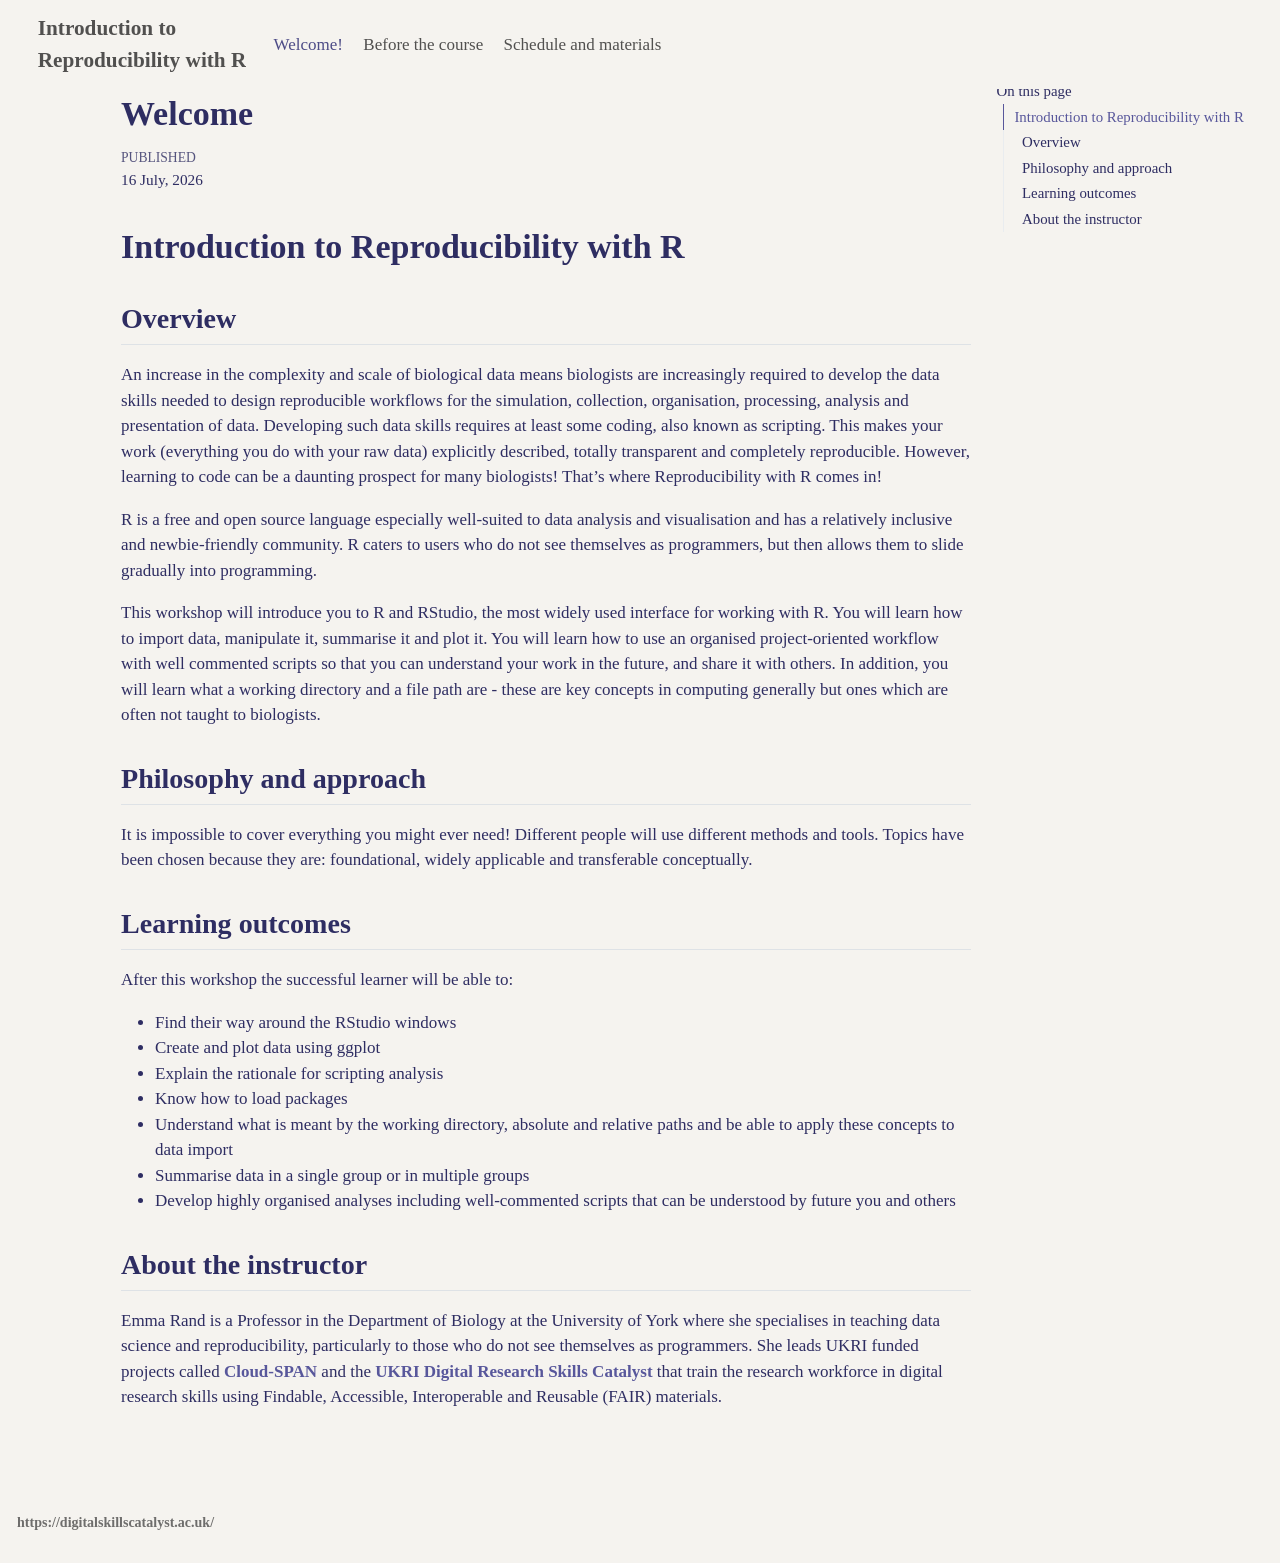
==== index.html @ af8d4a34 "Deploying to gh-pages from @ UKRI-Digital-Research-Skills-Catalyst/intro-to-data-analysis-r@7aaedbed" ====
<!DOCTYPE html>
<html xmlns="http://www.w3.org/1999/xhtml" lang="en" xml:lang="en"><head>

<meta charset="utf-8">
<meta name="generator" content="quarto-1.9.38">

<meta name="viewport" content="width=device-width, initial-scale=1.0, user-scalable=yes">

<meta name="author" content="Emma Rand">

<title>Welcome – Introduction toReproducibility with R</title>
<style>
/* Default styles provided by pandoc.
** See https://pandoc.org/MANUAL.html#variables-for-html for config info.
*/
code{white-space: pre-wrap;}
span.smallcaps{font-variant: small-caps;}
div.columns{display: flex; gap: min(4vw, 1.5em);}
div.column{flex: auto; overflow-x: auto;}
div.hanging-indent{margin-left: 1.5em; text-indent: -1.5em;}
ul.task-list{list-style: none;}
ul.task-list li input[type="checkbox"] {
  width: 0.8em;
  margin: 0 0.8em 0.2em -1em; /* quarto-specific, see https://github.com/quarto-dev/quarto-cli/issues/4556 */ 
  vertical-align: middle;
}
</style>


<script src="site_libs/quarto-nav/quarto-nav.js"></script>
<script src="site_libs/quarto-nav/headroom.min.js"></script>
<script src="site_libs/clipboard/clipboard.min.js"></script>
<script src="site_libs/quarto-search/autocomplete.umd.js"></script>
<script src="site_libs/quarto-search/fuse.min.js"></script>
<script src="site_libs/quarto-search/quarto-search.js"></script>
<meta name="quarto:offset" content="./">
<link href="./images/logo_no_text_transparent.png" rel="icon" type="image/png">
<script src="site_libs/quarto-html/quarto.js" type="module"></script>
<script src="site_libs/quarto-html/tabsets/tabsets.js" type="module"></script>
<script src="site_libs/quarto-html/popper.min.js"></script>
<script src="site_libs/quarto-html/tippy.umd.min.js"></script>
<script src="site_libs/quarto-html/anchor.min.js"></script>
<link href="site_libs/quarto-html/tippy.css" rel="stylesheet">
<link href="site_libs/quarto-html/quarto-syntax-highlighting-15634bcf2e68342d4ad2dfa704d543f6.css" rel="stylesheet" class="quarto-color-scheme" id="quarto-text-highlighting-styles">
<link href="site_libs/quarto-html/quarto-syntax-highlighting-dark-0a6b7249c26820e032cb0bd839ff02b1.css" rel="stylesheet" class="quarto-color-scheme quarto-color-alternate" id="quarto-text-highlighting-styles">
<link href="site_libs/quarto-html/quarto-syntax-highlighting-15634bcf2e68342d4ad2dfa704d543f6.css" rel="stylesheet" class="quarto-color-scheme-extra" id="quarto-text-highlighting-styles">
<script src="site_libs/bootstrap/bootstrap.min.js"></script>
<link href="site_libs/bootstrap/bootstrap-icons.css" rel="stylesheet">
<link href="site_libs/bootstrap/bootstrap-752716b486ebb2d38511723b253a66ed.min.css" rel="stylesheet" append-hash="true" class="quarto-color-scheme" id="quarto-bootstrap" data-mode="light">
<link href="site_libs/bootstrap/bootstrap-dark-752716b486ebb2d38511723b253a66ed.min.css" rel="stylesheet" append-hash="true" class="quarto-color-scheme quarto-color-alternate" id="quarto-bootstrap" data-mode="light">
<link href="site_libs/bootstrap/bootstrap-752716b486ebb2d38511723b253a66ed.min.css" rel="stylesheet" append-hash="true" class="quarto-color-scheme-extra" id="quarto-bootstrap" data-mode="light">
<script id="quarto-search-options" type="application/json">{
  "location": "navbar",
  "copy-button": false,
  "collapse-after": 3,
  "panel-placement": "end",
  "type": "overlay",
  "limit": 50,
  "keyboard-shortcut": [
    "f",
    "/",
    "s"
  ],
  "show-item-context": false,
  "language": {
    "search-no-results-text": "No results",
    "search-matching-documents-text": "matching documents",
    "search-copy-link-title": "Copy link to search",
    "search-hide-matches-text": "Hide additional matches",
    "search-more-match-text": "more match in this document",
    "search-more-matches-text": "more matches in this document",
    "search-clear-button-title": "Clear",
    "search-text-placeholder": "",
    "search-detached-cancel-button-title": "Cancel",
    "search-submit-button-title": "Submit",
    "search-label": "Search"
  }
}</script>


<link rel="stylesheet" href="styles.css">
</head>

<body class="nav-fixed quarto-light">

<div id="quarto-search-results"></div>
  <header id="quarto-header" class="headroom fixed-top">
    <nav class="navbar navbar-expand-lg " data-bs-theme="dark">
      <div class="navbar-container container-fluid">
      <div class="navbar-brand-container mx-auto">
    <a href="./index.html" class="navbar-brand navbar-brand-logo">
    <img src="./images/logo_transparent_background.png" alt="" class="navbar-logo light-content">
    <img src="./images/logo_transparent_background.png" alt="" class="navbar-logo dark-content">
    </a>
    <a class="navbar-brand" href="./index.html">
    <span class="navbar-title">Introduction to<br>Reproducibility with R</span>
    </a>
  </div>
            <div id="quarto-search" class="" title="Search"></div>
          <button class="navbar-toggler" type="button" data-bs-toggle="collapse" data-bs-target="#navbarCollapse" aria-controls="navbarCollapse" role="menu" aria-expanded="false" aria-label="Toggle navigation" onclick="if (window.quartoToggleHeadroom) { window.quartoToggleHeadroom(); }">
  <span class="navbar-toggler-icon"></span>
</button>
          <div class="collapse navbar-collapse" id="navbarCollapse">
            <ul class="navbar-nav navbar-nav-scroll me-auto">
  <li class="nav-item">
    <a class="nav-link active" href="./index.html" aria-current="page"> 
<span class="menu-text">Welcome!</span></a>
  </li>  
  <li class="nav-item">
    <a class="nav-link" href="./prerequisites.html"> 
<span class="menu-text">Before the course</span></a>
  </li>  
  <li class="nav-item">
    <a class="nav-link" href="./schedule.html"> 
<span class="menu-text">Schedule and materials</span></a>
  </li>  
</ul>
          </div> <!-- /navcollapse -->
            <div class="quarto-navbar-tools">
</div>
      </div> <!-- /container-fluid -->
    </nav>
</header>
<!-- content -->
<div id="quarto-content" class="quarto-container page-columns page-rows-contents page-layout-article page-navbar">
<!-- sidebar -->
<!-- margin-sidebar -->
    <div id="quarto-margin-sidebar" class="sidebar margin-sidebar">
        <nav id="TOC" role="doc-toc" class="toc-active">
    <h2 id="toc-title">On this page</h2>
   
  <ul>
  <li><a href="#introduction-to-reproducibility-with-r" id="toc-introduction-to-reproducibility-with-r" class="nav-link active" data-scroll-target="#introduction-to-reproducibility-with-r">Introduction to Reproducibility with R</a>
  <ul>
  <li><a href="#overview" id="toc-overview" class="nav-link" data-scroll-target="#overview">Overview</a></li>
  <li><a href="#philosophy-and-approach" id="toc-philosophy-and-approach" class="nav-link" data-scroll-target="#philosophy-and-approach">Philosophy and approach</a></li>
  <li><a href="#learning-outcomes" id="toc-learning-outcomes" class="nav-link" data-scroll-target="#learning-outcomes">Learning outcomes</a></li>
  <li><a href="#about-the-instructor" id="toc-about-the-instructor" class="nav-link" data-scroll-target="#about-the-instructor">About the instructor</a></li>
  </ul></li>
  </ul>
</nav>
    </div>
<!-- main -->
<main class="content" id="quarto-document-content">

<header id="title-block-header" class="quarto-title-block default">
<div class="quarto-title">
<h1 class="title">Welcome</h1>
</div>



<div class="quarto-title-meta">

    
    <div>
    <div class="quarto-title-meta-heading">Published</div>
    <div class="quarto-title-meta-contents">
      <p class="date">16 July, 2026</p>
    </div>
  </div>
  
    
  </div>
  


</header>


<section id="introduction-to-reproducibility-with-r" class="level1">
<h1>Introduction to Reproducibility with R</h1>
<section id="overview" class="level2">
<h2 class="anchored" data-anchor-id="overview">Overview</h2>
<p>An increase in the complexity and scale of biological data means biologists are increasingly required to develop the data skills needed to design reproducible workflows for the simulation, collection, organisation, processing, analysis and presentation of data. Developing such data skills requires at least some coding, also known as scripting. This makes your work (everything you do with your raw data) explicitly described, totally transparent and completely reproducible. However, learning to code can be a daunting prospect for many biologists! That’s where Reproducibility with R comes in!</p>
<p>R is a free and open source language especially well-suited to data analysis and visualisation and has a relatively inclusive and newbie-friendly community. R caters to users who do not see themselves as programmers, but then allows them to slide gradually into programming.</p>
<p>This workshop will introduce you to R and RStudio, the most widely used interface for working with R. You will learn how to import data, manipulate it, summarise it and plot it. You will learn how to use an organised project-oriented workflow with well commented scripts so that you can understand your work in the future, and share it with others. In addition, you will learn what a working directory and a file path are - these are key concepts in computing generally but ones which are often not taught to biologists.</p>
</section>
<section id="philosophy-and-approach" class="level2">
<h2 class="anchored" data-anchor-id="philosophy-and-approach">Philosophy and approach</h2>
<p>It is impossible to cover everything you might ever need! Different people will use different methods and tools. Topics have been chosen because they are: foundational, widely applicable and transferable conceptually.</p>
</section>
<section id="learning-outcomes" class="level2">
<h2 class="anchored" data-anchor-id="learning-outcomes">Learning outcomes</h2>
<p>After this workshop the successful learner will be able to:</p>
<ul>
<li>Find their way around the RStudio windows</li>
<li>Create and plot data using ggplot</li>
<li>Explain the rationale for scripting analysis</li>
<li>Know how to load packages</li>
<li>Understand what is meant by the working directory, absolute and relative paths and be able to apply these concepts to data import</li>
<li>Summarise data in a single group or in multiple groups</li>
<li>Develop highly organised analyses including well-commented scripts that can be understood by future you and others</li>
</ul>
</section>
<section id="about-the-instructor" class="level2">
<h2 class="anchored" data-anchor-id="about-the-instructor">About the instructor</h2>
<p>Emma Rand is a Professor in the Department of Biology at the University of York where she specialises in teaching data science and reproducibility, particularly to those who do not see themselves as programmers. She leads UKRI funded projects called <a href="https://cloud-span.york.ac.uk/">Cloud-SPAN</a> and the <a href="https://digitalskillscatalyst.ac.uk/">UKRI Digital Research Skills Catalyst</a> that train the research workforce in digital research skills using Findable, Accessible, Interoperable and Reusable (FAIR) materials.</p>


</section>
</section>

</main> <!-- /main -->
<script id="quarto-html-after-body" type="application/javascript">
  window.document.addEventListener("DOMContentLoaded", function (event) {
    const icon = "";
    const anchorJS = new window.AnchorJS();
    anchorJS.options = {
      placement: 'right',
      icon: icon
    };
    anchorJS.add('.anchored');
    const isCodeAnnotation = (el) => {
      for (const clz of el.classList) {
        if (clz.startsWith('code-annotation-')) {                     
          return true;
        }
      }
      return false;
    }
    const onCopySuccess = function(e) {
      // button target
      const button = e.trigger;
      // don't keep focus
      button.blur();
      // flash "checked"
      button.classList.add('code-copy-button-checked');
      var currentTitle = button.getAttribute("title");
      button.setAttribute("title", "Copied!");
      let tooltip;
      if (window.bootstrap) {
        button.setAttribute("data-bs-toggle", "tooltip");
        button.setAttribute("data-bs-placement", "left");
        button.setAttribute("data-bs-title", "Copied!");
        tooltip = new bootstrap.Tooltip(button, 
          { trigger: "manual", 
            customClass: "code-copy-button-tooltip",
            offset: [0, -8]});
        tooltip.show();    
      }
      setTimeout(function() {
        if (tooltip) {
          tooltip.hide();
          button.removeAttribute("data-bs-title");
          button.removeAttribute("data-bs-toggle");
          button.removeAttribute("data-bs-placement");
        }
        button.setAttribute("title", currentTitle);
        button.classList.remove('code-copy-button-checked');
      }, 1000);
      // clear code selection
      e.clearSelection();
    }
    const getTextToCopy = function(trigger) {
      const outerScaffold = trigger.parentElement.cloneNode(true);
      const codeEl = outerScaffold.querySelector('code');
      for (const childEl of codeEl.children) {
        if (isCodeAnnotation(childEl)) {
          childEl.remove();
        }
      }
      return codeEl.innerText;
    }
    const clipboard = new window.ClipboardJS('.code-copy-button:not([data-in-quarto-modal])', {
      text: getTextToCopy
    });
    clipboard.on('success', onCopySuccess);
    if (window.document.getElementById('quarto-embedded-source-code-modal')) {
      const clipboardModal = new window.ClipboardJS('.code-copy-button[data-in-quarto-modal]', {
        text: getTextToCopy,
        container: window.document.getElementById('quarto-embedded-source-code-modal')
      });
      clipboardModal.on('success', onCopySuccess);
    }
      var localhostRegex = new RegExp(/^(?:http|https):\/\/localhost\:?[0-9]*\//);
      var mailtoRegex = new RegExp(/^mailto:/);
        var filterRegex = new RegExp("^(?:http:|https:)\/\/ukri-digital-research-skills-catalyst\.github\.io\/introduction-to-reproducibility-with-r");
      var isInternal = (href) => {
          return filterRegex.test(href) || localhostRegex.test(href) || mailtoRegex.test(href);
      }
      // Inspect non-navigation links and adorn them if external
     var links = window.document.querySelectorAll('a[href]:not(.nav-link):not(.navbar-brand):not(.toc-action):not(.sidebar-link):not(.sidebar-item-toggle):not(.pagination-link):not(.no-external):not([aria-hidden]):not(.dropdown-item):not(.quarto-navigation-tool):not(.about-link)');
      for (var i=0; i<links.length; i++) {
        const link = links[i];
        if (!isInternal(link.href)) {
          // undo the damage that might have been done by quarto-nav.js in the case of
          // links that we want to consider external
          if (link.dataset.originalHref !== undefined) {
            link.href = link.dataset.originalHref;
          }
            // target, if specified
            link.setAttribute("target", "_blank");
            if (link.getAttribute("rel") === null) {
              link.setAttribute("rel", "noopener");
            }
        }
      }
    function tippyHover(el, contentFn, onTriggerFn, onUntriggerFn) {
      const config = {
        allowHTML: true,
        maxWidth: 500,
        delay: 100,
        arrow: false,
        appendTo: function(el) {
            return el.parentElement;
        },
        interactive: true,
        interactiveBorder: 10,
        theme: 'quarto',
        placement: 'bottom-start',
      };
      if (contentFn) {
        config.content = contentFn;
      }
      if (onTriggerFn) {
        config.onTrigger = onTriggerFn;
      }
      if (onUntriggerFn) {
        config.onUntrigger = onUntriggerFn;
      }
      window.tippy(el, config); 
    }
    const noterefs = window.document.querySelectorAll('a[role="doc-noteref"]');
    for (var i=0; i<noterefs.length; i++) {
      const ref = noterefs[i];
      tippyHover(ref, function() {
        // use id or data attribute instead here
        let href = ref.getAttribute('data-footnote-href') || ref.getAttribute('href');
        try { href = new URL(href).hash; } catch {}
        const id = href.replace(/^#\/?/, "");
        const note = window.document.getElementById(id);
        if (note) {
          return note.innerHTML;
        } else {
          return "";
        }
      });
    }
    const xrefs = window.document.querySelectorAll('a.quarto-xref');
    const processXRef = (id, note) => {
      // Strip column container classes
      const stripColumnClz = (el) => {
        el.classList.remove("page-full", "page-columns");
        if (el.children) {
          for (const child of el.children) {
            stripColumnClz(child);
          }
        }
      }
      stripColumnClz(note)
      if (id === null || id.startsWith('sec-')) {
        // Special case sections, only their first couple elements
        const container = document.createElement("div");
        if (note.children && note.children.length > 2) {
          container.appendChild(note.children[0].cloneNode(true));
          for (let i = 1; i < note.children.length; i++) {
            const child = note.children[i];
            if (child.tagName === "P" && child.innerText === "") {
              continue;
            } else {
              container.appendChild(child.cloneNode(true));
              break;
            }
          }
          if (window.Quarto?.typesetMath) {
            window.Quarto.typesetMath(container);
          }
          return container.innerHTML
        } else {
          if (window.Quarto?.typesetMath) {
            window.Quarto.typesetMath(note);
          }
          return note.innerHTML;
        }
      } else {
        // Remove any anchor links if they are present
        const anchorLink = note.querySelector('a.anchorjs-link');
        if (anchorLink) {
          anchorLink.remove();
        }
        if (window.Quarto?.typesetMath) {
          window.Quarto.typesetMath(note);
        }
        if (note.classList.contains("callout")) {
          return note.outerHTML;
        } else {
          return note.innerHTML;
        }
      }
    }
    for (var i=0; i<xrefs.length; i++) {
      const xref = xrefs[i];
      tippyHover(xref, undefined, function(instance) {
        instance.disable();
        let url = xref.getAttribute('href');
        let hash = undefined; 
        if (url.startsWith('#')) {
          hash = url;
        } else {
          try { hash = new URL(url).hash; } catch {}
        }
        if (hash) {
          const id = hash.replace(/^#\/?/, "");
          const note = window.document.getElementById(id);
          if (note !== null) {
            try {
              const html = processXRef(id, note.cloneNode(true));
              instance.setContent(html);
            } finally {
              instance.enable();
              instance.show();
            }
          } else {
            // See if we can fetch this
            fetch(url.split('#')[0])
            .then(res => res.text())
            .then(html => {
              const parser = new DOMParser();
              const htmlDoc = parser.parseFromString(html, "text/html");
              const note = htmlDoc.getElementById(id);
              if (note !== null) {
                const html = processXRef(id, note);
                instance.setContent(html);
              } 
            }).finally(() => {
              instance.enable();
              instance.show();
            });
          }
        } else {
          // See if we can fetch a full url (with no hash to target)
          // This is a special case and we should probably do some content thinning / targeting
          fetch(url)
          .then(res => res.text())
          .then(html => {
            const parser = new DOMParser();
            const htmlDoc = parser.parseFromString(html, "text/html");
            const note = htmlDoc.querySelector('main.content');
            if (note !== null) {
              // This should only happen for chapter cross references
              // (since there is no id in the URL)
              // remove the first header
              if (note.children.length > 0 && note.children[0].tagName === "HEADER") {
                note.children[0].remove();
              }
              const html = processXRef(null, note);
              instance.setContent(html);
            } 
          }).finally(() => {
            instance.enable();
            instance.show();
          });
        }
      }, function(instance) {
      });
    }
        let selectedAnnoteEl;
        const selectorForAnnotation = ( cell, annotation) => {
          let cellAttr = 'data-code-cell="' + cell + '"';
          let lineAttr = 'data-code-annotation="' +  annotation + '"';
          const selector = 'span[' + cellAttr + '][' + lineAttr + ']';
          return selector;
        }
        const selectCodeLines = (annoteEl) => {
          const doc = window.document;
          const targetCell = annoteEl.getAttribute("data-target-cell");
          const targetAnnotation = annoteEl.getAttribute("data-target-annotation");
          const annoteSpan = window.document.querySelector(selectorForAnnotation(targetCell, targetAnnotation));
          const lines = annoteSpan.getAttribute("data-code-lines").split(",");
          const lineIds = lines.map((line) => {
            return targetCell + "-" + line;
          })
          let top = null;
          let height = null;
          let parent = null;
          if (lineIds.length > 0) {
              //compute the position of the single el (top and bottom and make a div)
              const el = window.document.getElementById(lineIds[0]);
              top = el.offsetTop;
              height = el.offsetHeight;
              parent = el.parentElement.parentElement;
            if (lineIds.length > 1) {
              const lastEl = window.document.getElementById(lineIds[lineIds.length - 1]);
              const bottom = lastEl.offsetTop + lastEl.offsetHeight;
              height = bottom - top;
            }
            if (top !== null && height !== null && parent !== null) {
              // cook up a div (if necessary) and position it 
              let div = window.document.getElementById("code-annotation-line-highlight");
              if (div === null) {
                div = window.document.createElement("div");
                div.setAttribute("id", "code-annotation-line-highlight");
                div.style.position = 'absolute';
                parent.appendChild(div);
              }
              div.style.top = top - 2 + "px";
              div.style.height = height + 4 + "px";
              div.style.left = 0;
              let gutterDiv = window.document.getElementById("code-annotation-line-highlight-gutter");
              if (gutterDiv === null) {
                gutterDiv = window.document.createElement("div");
                gutterDiv.setAttribute("id", "code-annotation-line-highlight-gutter");
                gutterDiv.style.position = 'absolute';
                const codeCell = window.document.getElementById(targetCell);
                const gutter = codeCell.querySelector('.code-annotation-gutter');
                gutter.appendChild(gutterDiv);
              }
              gutterDiv.style.top = top - 2 + "px";
              gutterDiv.style.height = height + 4 + "px";
            }
            selectedAnnoteEl = annoteEl;
          }
        };
        const unselectCodeLines = () => {
          const elementsIds = ["code-annotation-line-highlight", "code-annotation-line-highlight-gutter"];
          elementsIds.forEach((elId) => {
            const div = window.document.getElementById(elId);
            if (div) {
              div.remove();
            }
          });
          selectedAnnoteEl = undefined;
        };
          // Handle positioning of the toggle
      window.addEventListener(
        "resize",
        throttle(() => {
          elRect = undefined;
          if (selectedAnnoteEl) {
            selectCodeLines(selectedAnnoteEl);
          }
        }, 10)
      );
      function throttle(fn, ms) {
      let throttle = false;
      let timer;
        return (...args) => {
          if(!throttle) { // first call gets through
              fn.apply(this, args);
              throttle = true;
          } else { // all the others get throttled
              if(timer) clearTimeout(timer); // cancel #2
              timer = setTimeout(() => {
                fn.apply(this, args);
                timer = throttle = false;
              }, ms);
          }
        };
      }
        // Attach click handler to the DT
        const annoteDls = window.document.querySelectorAll('dt[data-target-cell]');
        for (const annoteDlNode of annoteDls) {
          annoteDlNode.addEventListener('click', (event) => {
            const clickedEl = event.target;
            if (clickedEl !== selectedAnnoteEl) {
              unselectCodeLines();
              const activeEl = window.document.querySelector('dt[data-target-cell].code-annotation-active');
              if (activeEl) {
                activeEl.classList.remove('code-annotation-active');
              }
              selectCodeLines(clickedEl);
              clickedEl.classList.add('code-annotation-active');
            } else {
              // Unselect the line
              unselectCodeLines();
              clickedEl.classList.remove('code-annotation-active');
            }
          });
        }
    const findCites = (el) => {
      const parentEl = el.parentElement;
      if (parentEl) {
        const cites = parentEl.dataset.cites;
        if (cites) {
          return {
            el,
            cites: cites.split(' ')
          };
        } else {
          return findCites(el.parentElement)
        }
      } else {
        return undefined;
      }
    };
    var bibliorefs = window.document.querySelectorAll('a[role="doc-biblioref"]');
    for (var i=0; i<bibliorefs.length; i++) {
      const ref = bibliorefs[i];
      const citeInfo = findCites(ref);
      if (citeInfo) {
        tippyHover(citeInfo.el, function() {
          var popup = window.document.createElement('div');
          citeInfo.cites.forEach(function(cite) {
            var citeDiv = window.document.createElement('div');
            citeDiv.classList.add('hanging-indent');
            citeDiv.classList.add('csl-entry');
            var biblioDiv = window.document.getElementById('ref-' + cite);
            if (biblioDiv) {
              citeDiv.innerHTML = biblioDiv.innerHTML;
            }
            popup.appendChild(citeDiv);
          });
          return popup.innerHTML;
        });
      }
    }
  });
  </script>
</div> <!-- /content -->
<footer class="footer">
  <div class="nav-footer">
    <div class="nav-footer-left">
<p><a href="https://digitalskillscatalyst.ac.uk/" class="uri">https://digitalskillscatalyst.ac.uk/</a></p>
</div>   
    <div class="nav-footer-center">
      &nbsp;
    </div>
    <div class="nav-footer-right">
      &nbsp;
    </div>
  </div>
</footer>




</body></html>
---- site_libs/quarto-html/quarto-syntax-highlighting-15634bcf2e68342d4ad2dfa704d543f6.css ----
/* quarto syntax highlight colors */
:root {
  --quarto-hl-ot-color: #003B4F;
  --quarto-hl-at-color: #657422;
  --quarto-hl-ss-color: #20794D;
  --quarto-hl-an-color: #5E5E5E;
  --quarto-hl-fu-color: #4758AB;
  --quarto-hl-st-color: #20794D;
  --quarto-hl-cf-color: #003B4F;
  --quarto-hl-op-color: #5E5E5E;
  --quarto-hl-er-color: #AD0000;
  --quarto-hl-bn-color: #AD0000;
  --quarto-hl-al-color: #AD0000;
  --quarto-hl-va-color: #111111;
  --quarto-hl-bu-color: inherit;
  --quarto-hl-ex-color: inherit;
  --quarto-hl-pp-color: #AD0000;
  --quarto-hl-in-color: #5E5E5E;
  --quarto-hl-vs-color: #20794D;
  --quarto-hl-wa-color: #5E5E5E;
  --quarto-hl-do-color: #5E5E5E;
  --quarto-hl-im-color: #00769E;
  --quarto-hl-ch-color: #20794D;
  --quarto-hl-dt-color: #AD0000;
  --quarto-hl-fl-color: #AD0000;
  --quarto-hl-co-color: #5E5E5E;
  --quarto-hl-cv-color: #5E5E5E;
  --quarto-hl-cn-color: #8f5902;
  --quarto-hl-sc-color: #5E5E5E;
  --quarto-hl-dv-color: #AD0000;
  --quarto-hl-kw-color: #003B4F;
}

/* other quarto variables */
:root {
  --quarto-font-monospace: SFMono-Regular, Menlo, Monaco, Consolas, "Liberation Mono", "Courier New", monospace;
}

/* syntax highlight based on Pandoc's rules */
pre > code.sourceCode > span {
  color: #003B4F;
}

code.sourceCode > span {
  color: #003B4F;
}

div.sourceCode,
div.sourceCode pre.sourceCode {
  color: #003B4F;
}

/* Normal */
code span {
  color: #003B4F;
}

/* Alert */
code span.al {
  color: #AD0000;
  font-style: inherit;
}

/* Annotation */
code span.an {
  color: #5E5E5E;
  font-style: inherit;
}

/* Attribute */
code span.at {
  color: #657422;
  font-style: inherit;
}

/* BaseN */
code span.bn {
  color: #AD0000;
  font-style: inherit;
}

/* BuiltIn */
code span.bu {
  font-style: inherit;
}

/* ControlFlow */
code span.cf {
  color: #003B4F;
  font-weight: bold;
  font-style: inherit;
}

/* Char */
code span.ch {
  color: #20794D;
  font-style: inherit;
}

/* Constant */
code span.cn {
  color: #8f5902;
  font-style: inherit;
}

/* Comment */
code span.co {
  color: #5E5E5E;
  font-style: inherit;
}

/* CommentVar */
code span.cv {
  color: #5E5E5E;
  font-style: italic;
}

/* Documentation */
code span.do {
  color: #5E5E5E;
  font-style: italic;
}

/* DataType */
code span.dt {
  color: #AD0000;
  font-style: inherit;
}

/* DecVal */
code span.dv {
  color: #AD0000;
  font-style: inherit;
}

/* Error */
code span.er {
  color: #AD0000;
  font-style: inherit;
}

/* Extension */
code span.ex {
  font-style: inherit;
}

/* Float */
code span.fl {
  color: #AD0000;
  font-style: inherit;
}

/* Function */
code span.fu {
  color: #4758AB;
  font-style: inherit;
}

/* Import */
code span.im {
  color: #00769E;
  font-style: inherit;
}

/* Information */
code span.in {
  color: #5E5E5E;
  font-style: inherit;
}

/* Keyword */
code span.kw {
  color: #003B4F;
  font-weight: bold;
  font-style: inherit;
}

/* Operator */
code span.op {
  color: #5E5E5E;
  font-style: inherit;
}

/* Other */
code span.ot {
  color: #003B4F;
  font-style: inherit;
}

/* Preprocessor */
code span.pp {
  color: #AD0000;
  font-style: inherit;
}

/* SpecialChar */
code span.sc {
  color: #5E5E5E;
  font-style: inherit;
}

/* SpecialString */
code span.ss {
  color: #20794D;
  font-style: inherit;
}

/* String */
code span.st {
  color: #20794D;
  font-style: inherit;
}

/* Variable */
code span.va {
  color: #111111;
  font-style: inherit;
}

/* VerbatimString */
code span.vs {
  color: #20794D;
  font-style: inherit;
}

/* Warning */
code span.wa {
  color: #5E5E5E;
  font-style: italic;
}

.prevent-inlining {
  content: "</";
}

/*# sourceMappingURL=f23921c56f73e400b49028c9186a1aa0.css.map */
---- site_libs/quarto-html/quarto-syntax-highlighting-dark-0a6b7249c26820e032cb0bd839ff02b1.css ----
/* quarto syntax highlight colors */
:root {
  --quarto-hl-al-color: #f07178;
  --quarto-hl-an-color: #d4d0ab;
  --quarto-hl-at-color: #00e0e0;
  --quarto-hl-bn-color: #d4d0ab;
  --quarto-hl-bu-color: #abe338;
  --quarto-hl-ch-color: #abe338;
  --quarto-hl-co-color: #f8f8f2;
  --quarto-hl-cv-color: #ffd700;
  --quarto-hl-cn-color: #ffd700;
  --quarto-hl-cf-color: #ffa07a;
  --quarto-hl-dt-color: #ffa07a;
  --quarto-hl-dv-color: #d4d0ab;
  --quarto-hl-do-color: #f8f8f2;
  --quarto-hl-er-color: #f07178;
  --quarto-hl-ex-color: #00e0e0;
  --quarto-hl-fl-color: #d4d0ab;
  --quarto-hl-fu-color: #ffa07a;
  --quarto-hl-im-color: #abe338;
  --quarto-hl-in-color: #d4d0ab;
  --quarto-hl-kw-color: #ffa07a;
  --quarto-hl-op-color: #ffa07a;
  --quarto-hl-ot-color: #00e0e0;
  --quarto-hl-pp-color: #dcc6e0;
  --quarto-hl-re-color: #00e0e0;
  --quarto-hl-sc-color: #abe338;
  --quarto-hl-ss-color: #abe338;
  --quarto-hl-st-color: #abe338;
  --quarto-hl-va-color: #00e0e0;
  --quarto-hl-vs-color: #abe338;
  --quarto-hl-wa-color: #dcc6e0;
}

/* other quarto variables */
:root {
  --quarto-font-monospace: SFMono-Regular, Menlo, Monaco, Consolas, "Liberation Mono", "Courier New", monospace;
}

/* syntax highlight based on Pandoc's rules */
pre > code.sourceCode > span {
  color: #f8f8f2;
}

code.sourceCode > span {
  color: #f8f8f2;
}

div.sourceCode,
div.sourceCode pre.sourceCode {
  color: #f8f8f2;
}

/* Normal */
code span {
  color: #f8f8f2;
}

/* Alert */
code span.al {
  color: #f07178;
}

/* Annotation */
code span.an {
  color: #d4d0ab;
}

/* Attribute */
code span.at {
  color: #00e0e0;
}

/* BaseN */
code span.bn {
  color: #d4d0ab;
}

/* BuiltIn */
code span.bu {
  color: #abe338;
}

/* ControlFlow */
code span.cf {
  font-weight: bold;
  color: #ffa07a;
}

/* Char */
code span.ch {
  color: #abe338;
}

/* Constant */
code span.cn {
  color: #ffd700;
}

/* Comment */
code span.co {
  font-style: italic;
  color: #f8f8f2;
}

/* CommentVar */
code span.cv {
  color: #ffd700;
}

/* Documentation */
code span.do {
  color: #f8f8f2;
}

/* DataType */
code span.dt {
  color: #ffa07a;
}

/* DecVal */
code span.dv {
  color: #d4d0ab;
}

/* Error */
code span.er {
  color: #f07178;
  text-decoration: underline;
}

/* Extension */
code span.ex {
  font-weight: bold;
  color: #00e0e0;
}

/* Float */
code span.fl {
  color: #d4d0ab;
}

/* Function */
code span.fu {
  color: #ffa07a;
}

/* Import */
code span.im {
  color: #abe338;
}

/* Information */
code span.in {
  color: #d4d0ab;
}

/* Keyword */
code span.kw {
  font-weight: bold;
  color: #ffa07a;
}

/* Operator */
code span.op {
  color: #ffa07a;
}

/* Other */
code span.ot {
  color: #00e0e0;
}

/* Preprocessor */
code span.pp {
  color: #dcc6e0;
}

/* RegionMarker */
code span.re {
  background-color: #f8f8f2;
  color: #00e0e0;
}

/* SpecialChar */
code span.sc {
  color: #abe338;
}

/* SpecialString */
code span.ss {
  color: #abe338;
}

/* String */
code span.st {
  color: #abe338;
}

/* Variable */
code span.va {
  color: #00e0e0;
}

/* VerbatimString */
code span.vs {
  color: #abe338;
}

/* Warning */
code span.wa {
  color: #dcc6e0;
}

.prevent-inlining {
  content: "</";
}

/*# sourceMappingURL=175367c052bafc98bd680af3479823f0.css.map */
---- site_libs/quarto-html/quarto-syntax-highlighting-15634bcf2e68342d4ad2dfa704d543f6.css ----
/* quarto syntax highlight colors */
:root {
  --quarto-hl-ot-color: #003B4F;
  --quarto-hl-at-color: #657422;
  --quarto-hl-ss-color: #20794D;
  --quarto-hl-an-color: #5E5E5E;
  --quarto-hl-fu-color: #4758AB;
  --quarto-hl-st-color: #20794D;
  --quarto-hl-cf-color: #003B4F;
  --quarto-hl-op-color: #5E5E5E;
  --quarto-hl-er-color: #AD0000;
  --quarto-hl-bn-color: #AD0000;
  --quarto-hl-al-color: #AD0000;
  --quarto-hl-va-color: #111111;
  --quarto-hl-bu-color: inherit;
  --quarto-hl-ex-color: inherit;
  --quarto-hl-pp-color: #AD0000;
  --quarto-hl-in-color: #5E5E5E;
  --quarto-hl-vs-color: #20794D;
  --quarto-hl-wa-color: #5E5E5E;
  --quarto-hl-do-color: #5E5E5E;
  --quarto-hl-im-color: #00769E;
  --quarto-hl-ch-color: #20794D;
  --quarto-hl-dt-color: #AD0000;
  --quarto-hl-fl-color: #AD0000;
  --quarto-hl-co-color: #5E5E5E;
  --quarto-hl-cv-color: #5E5E5E;
  --quarto-hl-cn-color: #8f5902;
  --quarto-hl-sc-color: #5E5E5E;
  --quarto-hl-dv-color: #AD0000;
  --quarto-hl-kw-color: #003B4F;
}

/* other quarto variables */
:root {
  --quarto-font-monospace: SFMono-Regular, Menlo, Monaco, Consolas, "Liberation Mono", "Courier New", monospace;
}

/* syntax highlight based on Pandoc's rules */
pre > code.sourceCode > span {
  color: #003B4F;
}

code.sourceCode > span {
  color: #003B4F;
}

div.sourceCode,
div.sourceCode pre.sourceCode {
  color: #003B4F;
}

/* Normal */
code span {
  color: #003B4F;
}

/* Alert */
code span.al {
  color: #AD0000;
  font-style: inherit;
}

/* Annotation */
code span.an {
  color: #5E5E5E;
  font-style: inherit;
}

/* Attribute */
code span.at {
  color: #657422;
  font-style: inherit;
}

/* BaseN */
code span.bn {
  color: #AD0000;
  font-style: inherit;
}

/* BuiltIn */
code span.bu {
  font-style: inherit;
}

/* ControlFlow */
code span.cf {
  color: #003B4F;
  font-weight: bold;
  font-style: inherit;
}

/* Char */
code span.ch {
  color: #20794D;
  font-style: inherit;
}

/* Constant */
code span.cn {
  color: #8f5902;
  font-style: inherit;
}

/* Comment */
code span.co {
  color: #5E5E5E;
  font-style: inherit;
}

/* CommentVar */
code span.cv {
  color: #5E5E5E;
  font-style: italic;
}

/* Documentation */
code span.do {
  color: #5E5E5E;
  font-style: italic;
}

/* DataType */
code span.dt {
  color: #AD0000;
  font-style: inherit;
}

/* DecVal */
code span.dv {
  color: #AD0000;
  font-style: inherit;
}

/* Error */
code span.er {
  color: #AD0000;
  font-style: inherit;
}

/* Extension */
code span.ex {
  font-style: inherit;
}

/* Float */
code span.fl {
  color: #AD0000;
  font-style: inherit;
}

/* Function */
code span.fu {
  color: #4758AB;
  font-style: inherit;
}

/* Import */
code span.im {
  color: #00769E;
  font-style: inherit;
}

/* Information */
code span.in {
  color: #5E5E5E;
  font-style: inherit;
}

/* Keyword */
code span.kw {
  color: #003B4F;
  font-weight: bold;
  font-style: inherit;
}

/* Operator */
code span.op {
  color: #5E5E5E;
  font-style: inherit;
}

/* Other */
code span.ot {
  color: #003B4F;
  font-style: inherit;
}

/* Preprocessor */
code span.pp {
  color: #AD0000;
  font-style: inherit;
}

/* SpecialChar */
code span.sc {
  color: #5E5E5E;
  font-style: inherit;
}

/* SpecialString */
code span.ss {
  color: #20794D;
  font-style: inherit;
}

/* String */
code span.st {
  color: #20794D;
  font-style: inherit;
}

/* Variable */
code span.va {
  color: #111111;
  font-style: inherit;
}

/* VerbatimString */
code span.vs {
  color: #20794D;
  font-style: inherit;
}

/* Warning */
code span.wa {
  color: #5E5E5E;
  font-style: italic;
}

.prevent-inlining {
  content: "</";
}

/*# sourceMappingURL=f23921c56f73e400b49028c9186a1aa0.css.map */
---- styles.css ----
/* css styles */

/* Make navbar logo bigger but not oversized */
.navbar-brand img {
  max-height: 70px; /* set a reasonable maximum height */
  height: auto;
  width: auto; /* allow width to scale proportionally */
}

.navbar-brand {
  padding: 0;
}

/* Add padding to navbar to accommodate larger logo */
.navbar {
 padding-top: 0.75rem;
 padding-bottom: 0.75rem;
}

/* Ensure navbar has enough height */
.navbar-collapse {
  align-items: center;
}

/* Style callout-tip with brand colors */
/* Using york-teal as main color (tertiary) with york-light-blue for background */
div.callout-tip.callout {
  border-left-color: #29A69D; /* york-teal */
  background-color: #E0F1FA; /* york-light-blue */
}

div.callout-tip.callout-style-default > .callout-header {
  background-color: #E0F1FA; /* york-light-blue */
}

div.callout-tip > .callout-header::before {
  background-image: url('data:image/svg+xml,<svg xmlns="http://www.w3.org/2000/svg" viewBox="0 0 24 24" fill="%2329A69D"><path d="M12 2C6.48 2 2 6.48 2 12s4.48 10 10 10 10-4.48 10-10S17.52 2 12 2zm1 15h-2v-6h2v6zm0-8h-2V7h2v2z"/></svg>');
}

div.callout-tip.callout-titled .callout-title {
  color: #2E2D62; /* york-navy for title text */
}

div.callout-tip.callout-titled .callout-body {
  color: #2E2D62; /* york-navy for body text */
}
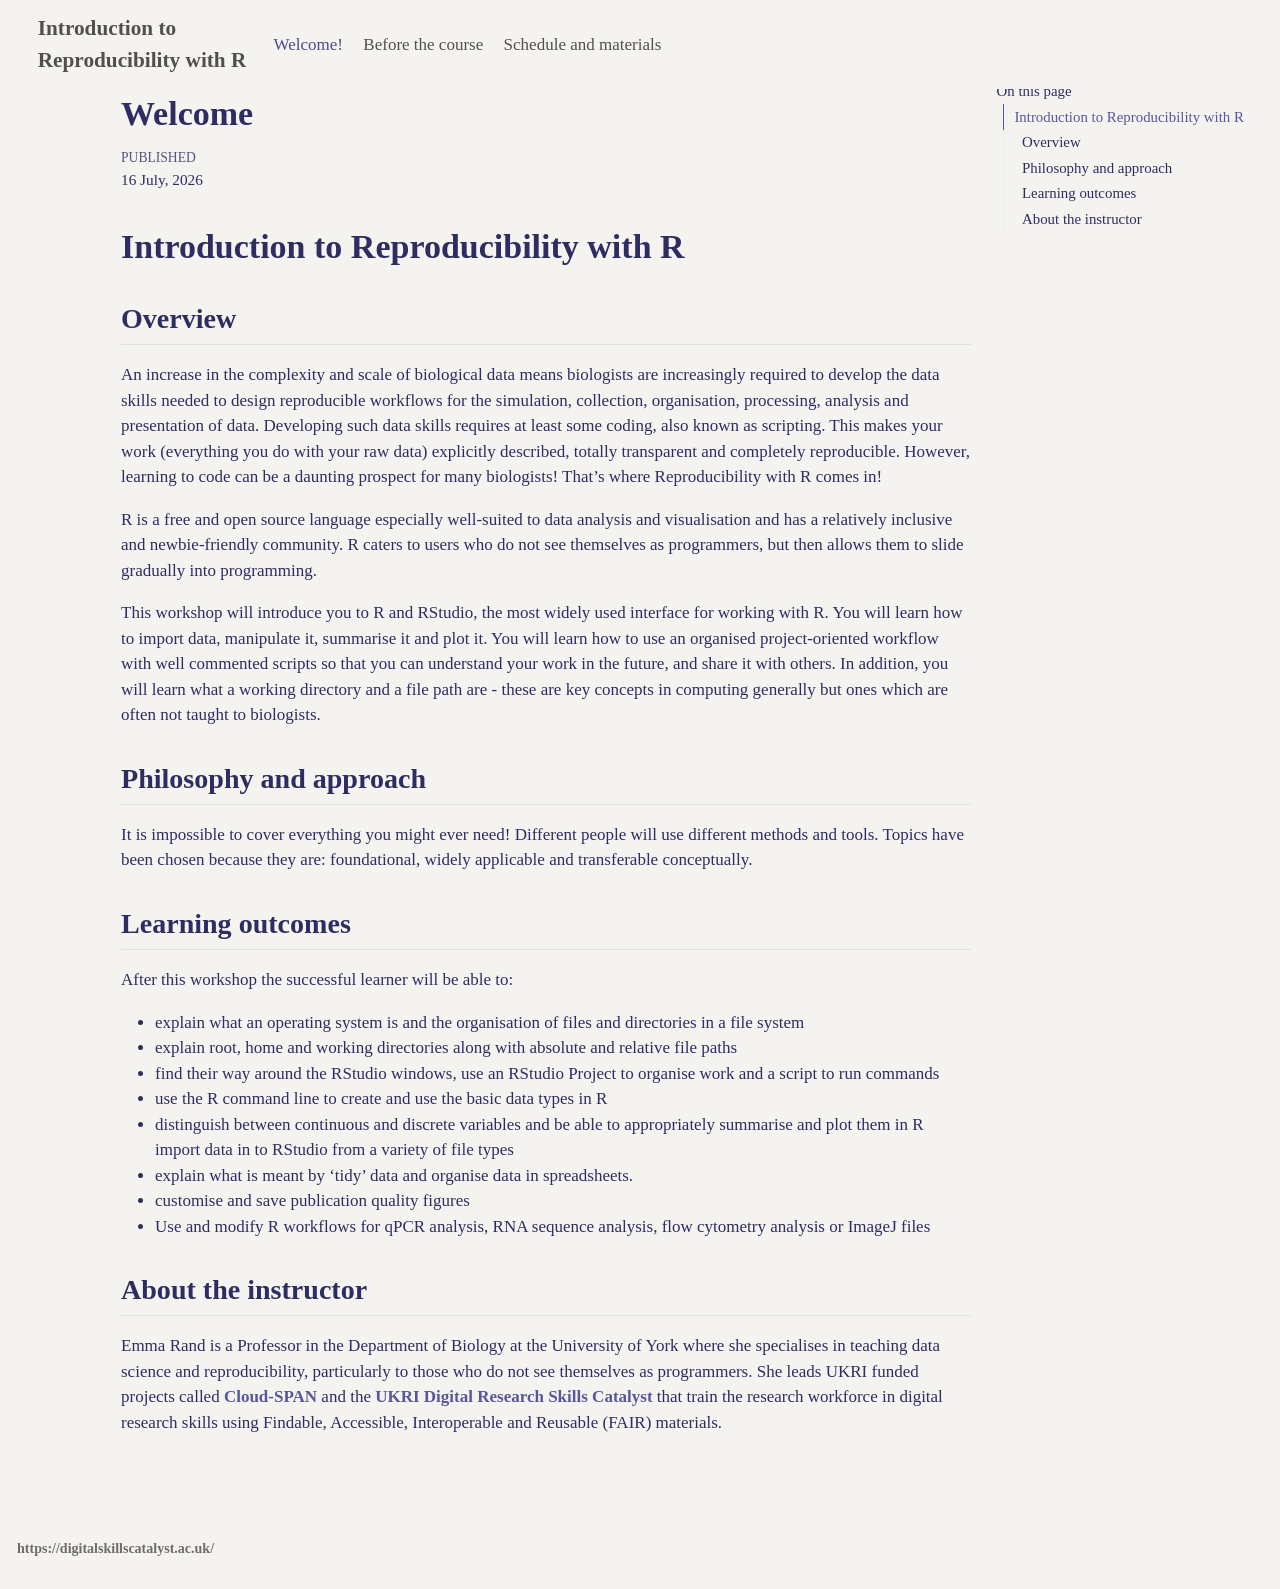
==== commit 1ef0fc5e: "Deploying to gh-pages from @ UKRI-Digital-Research-Skills-Catalyst/intro-to-data-analysis-r@6ba40579" ====
--- a/index.html
+++ b/index.html
@@ -46,9 +46,9 @@
 <link href="site_libs/quarto-html/quarto-syntax-highlighting-15634bcf2e68342d4ad2dfa704d543f6.css" rel="stylesheet" class="quarto-color-scheme-extra" id="quarto-text-highlighting-styles">
 <script src="site_libs/bootstrap/bootstrap.min.js"></script>
 <link href="site_libs/bootstrap/bootstrap-icons.css" rel="stylesheet">
-<link href="site_libs/bootstrap/bootstrap-752716b486ebb2d38511723b253a66ed.min.css" rel="stylesheet" append-hash="true" class="quarto-color-scheme" id="quarto-bootstrap" data-mode="light">
-<link href="site_libs/bootstrap/bootstrap-dark-752716b486ebb2d38511723b253a66ed.min.css" rel="stylesheet" append-hash="true" class="quarto-color-scheme quarto-color-alternate" id="quarto-bootstrap" data-mode="light">
-<link href="site_libs/bootstrap/bootstrap-752716b486ebb2d38511723b253a66ed.min.css" rel="stylesheet" append-hash="true" class="quarto-color-scheme-extra" id="quarto-bootstrap" data-mode="light">
+<link href="site_libs/bootstrap/bootstrap-d69ba468c96c90456005c6bcf466d92c.min.css" rel="stylesheet" append-hash="true" class="quarto-color-scheme" id="quarto-bootstrap" data-mode="light">
+<link href="site_libs/bootstrap/bootstrap-dark-d69ba468c96c90456005c6bcf466d92c.min.css" rel="stylesheet" append-hash="true" class="quarto-color-scheme quarto-color-alternate" id="quarto-bootstrap" data-mode="light">
+<link href="site_libs/bootstrap/bootstrap-d69ba468c96c90456005c6bcf466d92c.min.css" rel="stylesheet" append-hash="true" class="quarto-color-scheme-extra" id="quarto-bootstrap" data-mode="light">
 <script id="quarto-search-options" type="application/json">{
   "location": "navbar",
   "copy-button": false,
@@ -184,13 +184,14 @@
 <h2 class="anchored" data-anchor-id="learning-outcomes">Learning outcomes</h2>
 <p>After this workshop the successful learner will be able to:</p>
 <ul>
-<li>Find their way around the RStudio windows</li>
-<li>Create and plot data using ggplot</li>
-<li>Explain the rationale for scripting analysis</li>
-<li>Know how to load packages</li>
-<li>Understand what is meant by the working directory, absolute and relative paths and be able to apply these concepts to data import</li>
-<li>Summarise data in a single group or in multiple groups</li>
-<li>Develop highly organised analyses including well-commented scripts that can be understood by future you and others</li>
+<li>explain what an operating system is and the organisation of files and directories in a file system</li>
+<li>explain root, home and working directories along with absolute and relative file paths</li>
+<li>find their way around the RStudio windows, use an RStudio Project to organise work and a script to run commands</li>
+<li>use the R command line to create and use the basic data types in R</li>
+<li>distinguish between continuous and discrete variables and be able to appropriately summarise and plot them in R import data in to RStudio from a variety of file types</li>
+<li>explain what is meant by ‘tidy’ data and organise data in spreadsheets.</li>
+<li>customise and save publication quality figures</li>
+<li>Use and modify R workflows for qPCR analysis, RNA sequence analysis, flow cytometry analysis or ImageJ files</li>
 </ul>
 </section>
 <section id="about-the-instructor" class="level2">
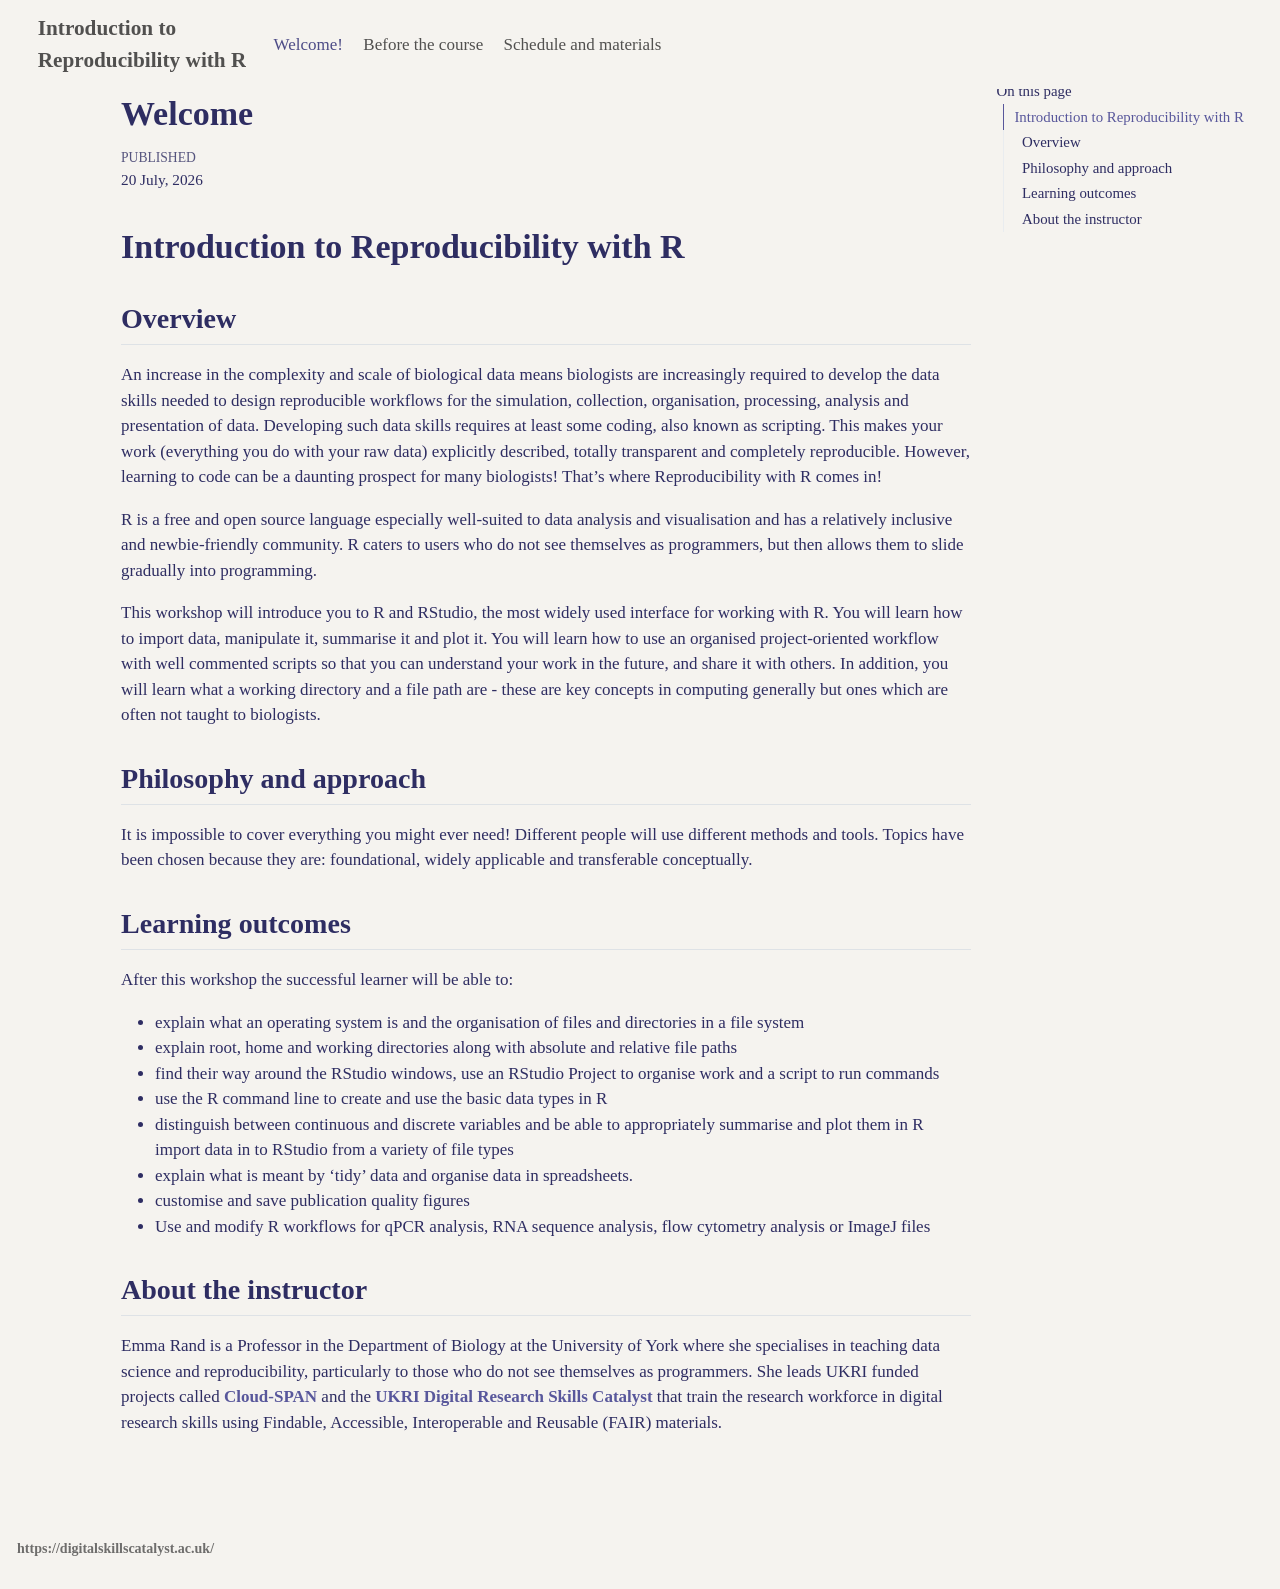
==== commit b5befedc: "Deploying to gh-pages from @ UKRI-Digital-Research-Skills-Catalyst/intro-to-data-analysis-r@12ab48fa" ====
--- a/index.html
+++ b/index.html
@@ -46,9 +46,9 @@
 <link href="site_libs/quarto-html/quarto-syntax-highlighting-15634bcf2e68342d4ad2dfa704d543f6.css" rel="stylesheet" class="quarto-color-scheme-extra" id="quarto-text-highlighting-styles">
 <script src="site_libs/bootstrap/bootstrap.min.js"></script>
 <link href="site_libs/bootstrap/bootstrap-icons.css" rel="stylesheet">
-<link href="site_libs/bootstrap/bootstrap-d69ba468c96c90456005c6bcf466d92c.min.css" rel="stylesheet" append-hash="true" class="quarto-color-scheme" id="quarto-bootstrap" data-mode="light">
-<link href="site_libs/bootstrap/bootstrap-dark-d69ba468c96c90456005c6bcf466d92c.min.css" rel="stylesheet" append-hash="true" class="quarto-color-scheme quarto-color-alternate" id="quarto-bootstrap" data-mode="light">
-<link href="site_libs/bootstrap/bootstrap-d69ba468c96c90456005c6bcf466d92c.min.css" rel="stylesheet" append-hash="true" class="quarto-color-scheme-extra" id="quarto-bootstrap" data-mode="light">
+<link href="site_libs/bootstrap/bootstrap-752716b486ebb2d38511723b253a66ed.min.css" rel="stylesheet" append-hash="true" class="quarto-color-scheme" id="quarto-bootstrap" data-mode="light">
+<link href="site_libs/bootstrap/bootstrap-dark-752716b486ebb2d38511723b253a66ed.min.css" rel="stylesheet" append-hash="true" class="quarto-color-scheme quarto-color-alternate" id="quarto-bootstrap" data-mode="light">
+<link href="site_libs/bootstrap/bootstrap-752716b486ebb2d38511723b253a66ed.min.css" rel="stylesheet" append-hash="true" class="quarto-color-scheme-extra" id="quarto-bootstrap" data-mode="light">
 <script id="quarto-search-options" type="application/json">{
   "location": "navbar",
   "copy-button": false,
@@ -156,7 +156,7 @@
     <div>
     <div class="quarto-title-meta-heading">Published</div>
     <div class="quarto-title-meta-contents">
-      <p class="date">16 July, 2026</p>
+      <p class="date">20 July, 2026</p>
     </div>
   </div>
   
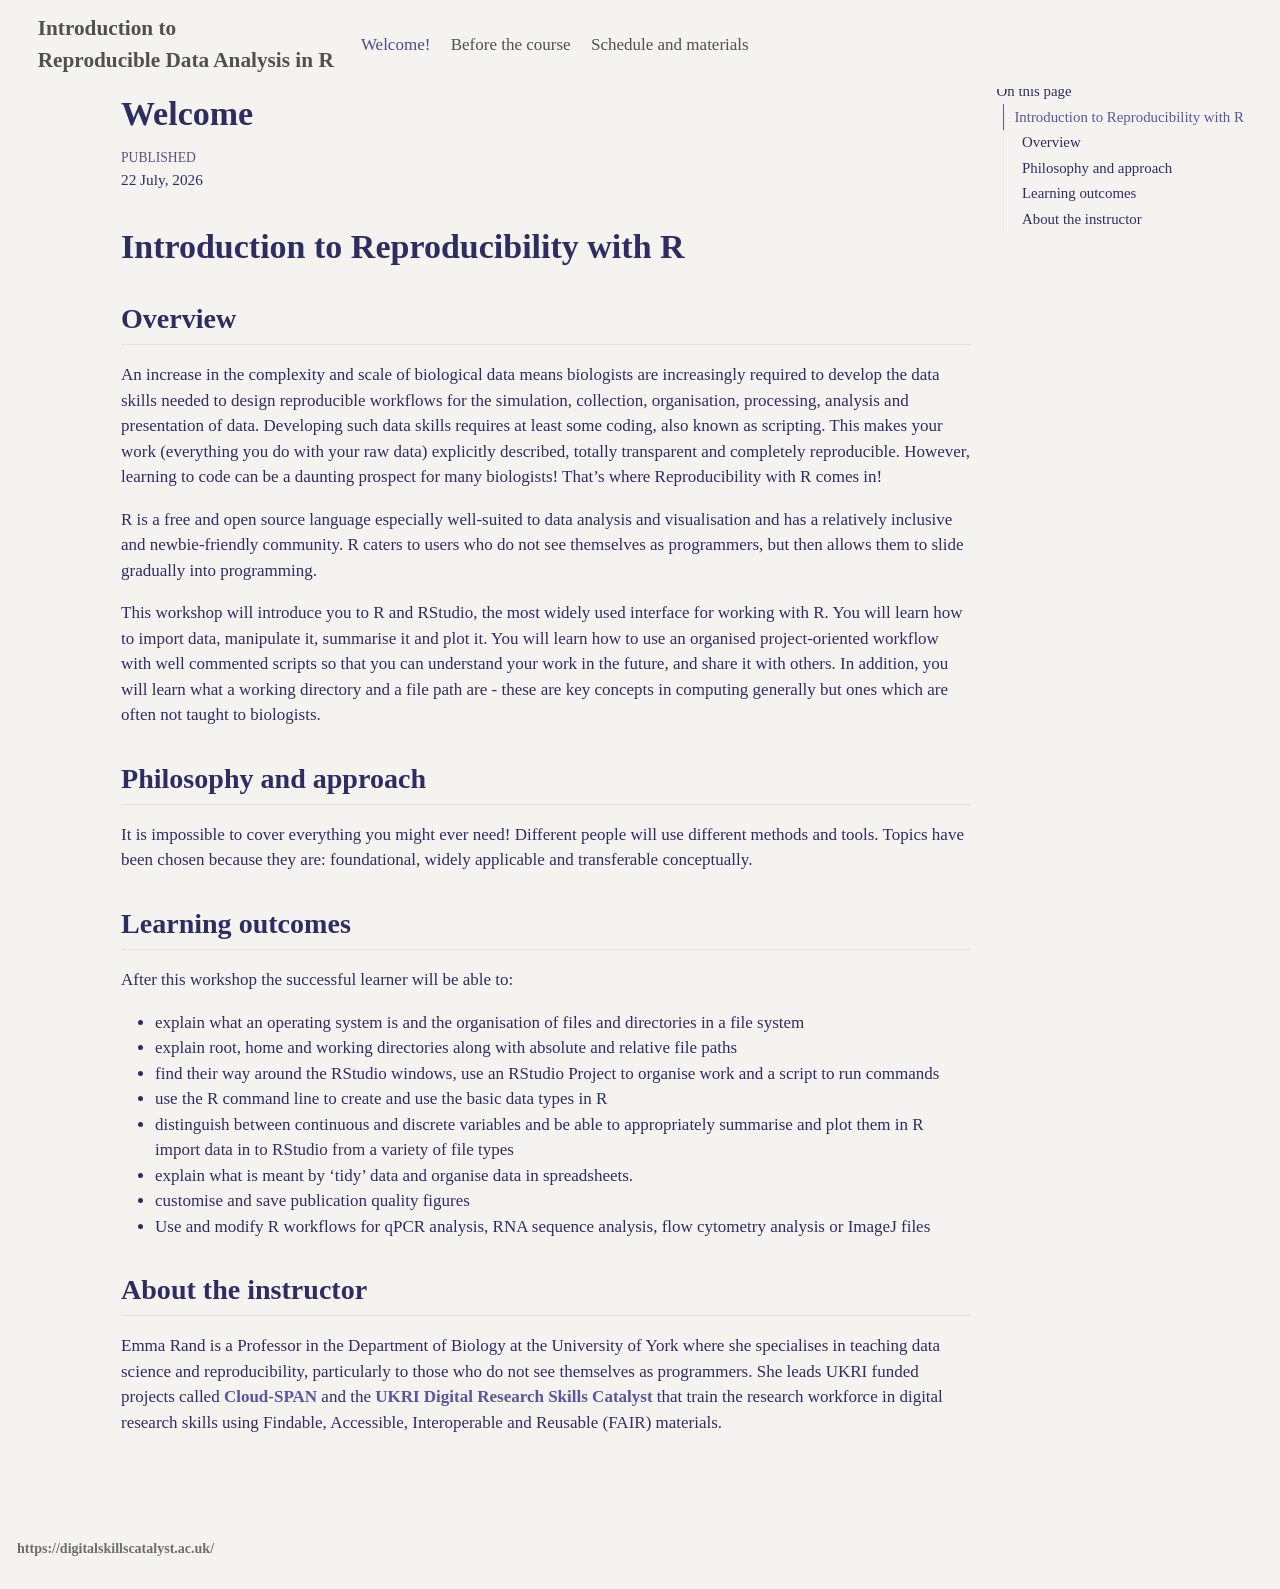
==== commit 8fff0514: "Deploying to gh-pages from @ UKRI-Digital-Research-Skills-Catalyst/intro-to-data-analysis-r@036b09d7" ====
--- a/index.html
+++ b/index.html
@@ -8,7 +8,7 @@
 
 <meta name="author" content="Emma Rand">
 
-<title>Welcome – Introduction toReproducibility with R</title>
+<title>Welcome – Introduction toReproducible Data Analysis in R</title>
 <style>
 /* Default styles provided by pandoc.
 ** See https://pandoc.org/MANUAL.html#variables-for-html for config info.
@@ -93,7 +93,7 @@
     <img src="./images/logo_transparent_background.png" alt="" class="navbar-logo dark-content">
     </a>
     <a class="navbar-brand" href="./index.html">
-    <span class="navbar-title">Introduction to<br>Reproducibility with R</span>
+    <span class="navbar-title">Introduction to<br>Reproducible Data Analysis in R</span>
     </a>
   </div>
             <div id="quarto-search" class="" title="Search"></div>
@@ -156,7 +156,7 @@
     <div>
     <div class="quarto-title-meta-heading">Published</div>
     <div class="quarto-title-meta-contents">
-      <p class="date">20 July, 2026</p>
+      <p class="date">22 July, 2026</p>
     </div>
   </div>
   
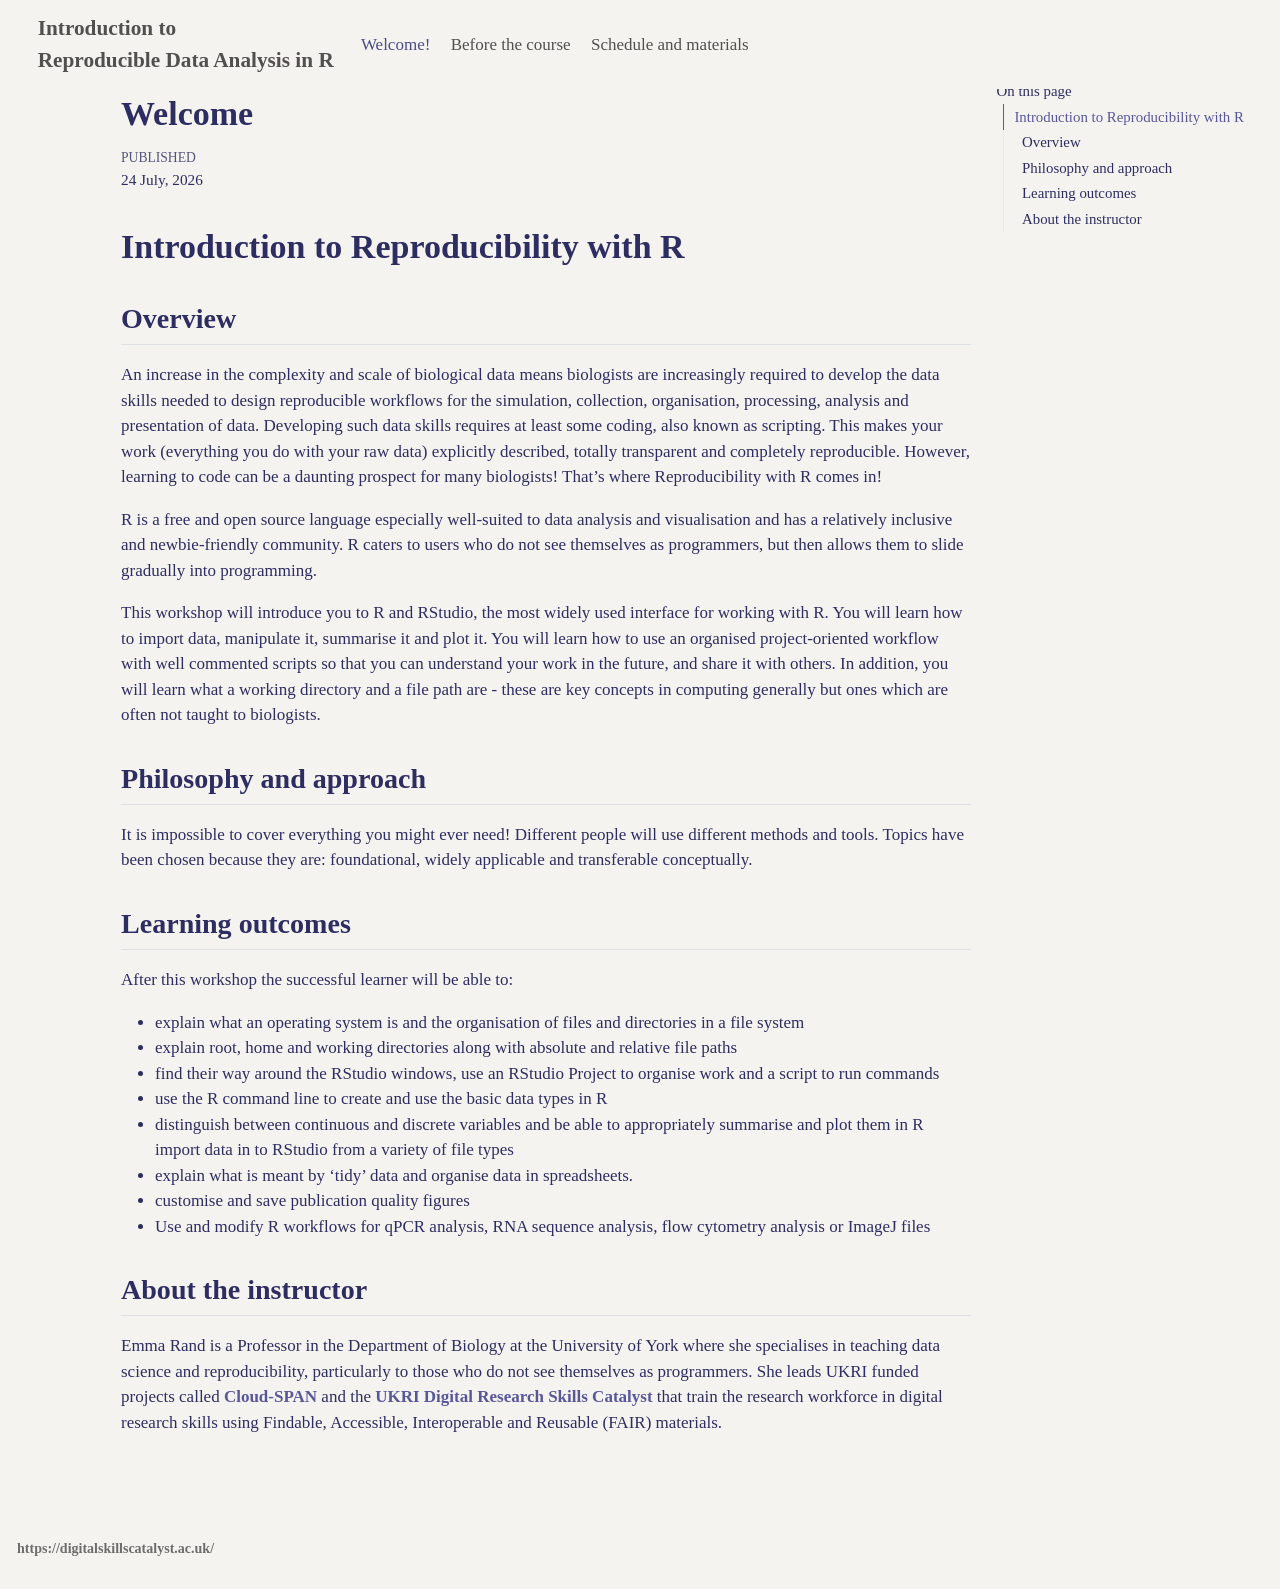
==== commit 1c90ddc5: "Deploying to gh-pages from @ UKRI-Digital-Research-Skills-Catalyst/intro-to-data-analysis-r@39d1277e" ====
--- a/index.html
+++ b/index.html
@@ -46,9 +46,9 @@
 <link href="site_libs/quarto-html/quarto-syntax-highlighting-15634bcf2e68342d4ad2dfa704d543f6.css" rel="stylesheet" class="quarto-color-scheme-extra" id="quarto-text-highlighting-styles">
 <script src="site_libs/bootstrap/bootstrap.min.js"></script>
 <link href="site_libs/bootstrap/bootstrap-icons.css" rel="stylesheet">
-<link href="site_libs/bootstrap/bootstrap-752716b486ebb2d38511723b253a66ed.min.css" rel="stylesheet" append-hash="true" class="quarto-color-scheme" id="quarto-bootstrap" data-mode="light">
-<link href="site_libs/bootstrap/bootstrap-dark-752716b486ebb2d38511723b253a66ed.min.css" rel="stylesheet" append-hash="true" class="quarto-color-scheme quarto-color-alternate" id="quarto-bootstrap" data-mode="light">
-<link href="site_libs/bootstrap/bootstrap-752716b486ebb2d38511723b253a66ed.min.css" rel="stylesheet" append-hash="true" class="quarto-color-scheme-extra" id="quarto-bootstrap" data-mode="light">
+<link href="site_libs/bootstrap/bootstrap-9605bf2d142fdcc5bfe09bd12f0d3e05.min.css" rel="stylesheet" append-hash="true" class="quarto-color-scheme" id="quarto-bootstrap" data-mode="light">
+<link href="site_libs/bootstrap/bootstrap-dark-9605bf2d142fdcc5bfe09bd12f0d3e05.min.css" rel="stylesheet" append-hash="true" class="quarto-color-scheme quarto-color-alternate" id="quarto-bootstrap" data-mode="light">
+<link href="site_libs/bootstrap/bootstrap-9605bf2d142fdcc5bfe09bd12f0d3e05.min.css" rel="stylesheet" append-hash="true" class="quarto-color-scheme-extra" id="quarto-bootstrap" data-mode="light">
 <script id="quarto-search-options" type="application/json">{
   "location": "navbar",
   "copy-button": false,
@@ -156,7 +156,7 @@
     <div>
     <div class="quarto-title-meta-heading">Published</div>
     <div class="quarto-title-meta-contents">
-      <p class="date">22 July, 2026</p>
+      <p class="date">24 July, 2026</p>
     </div>
   </div>
   
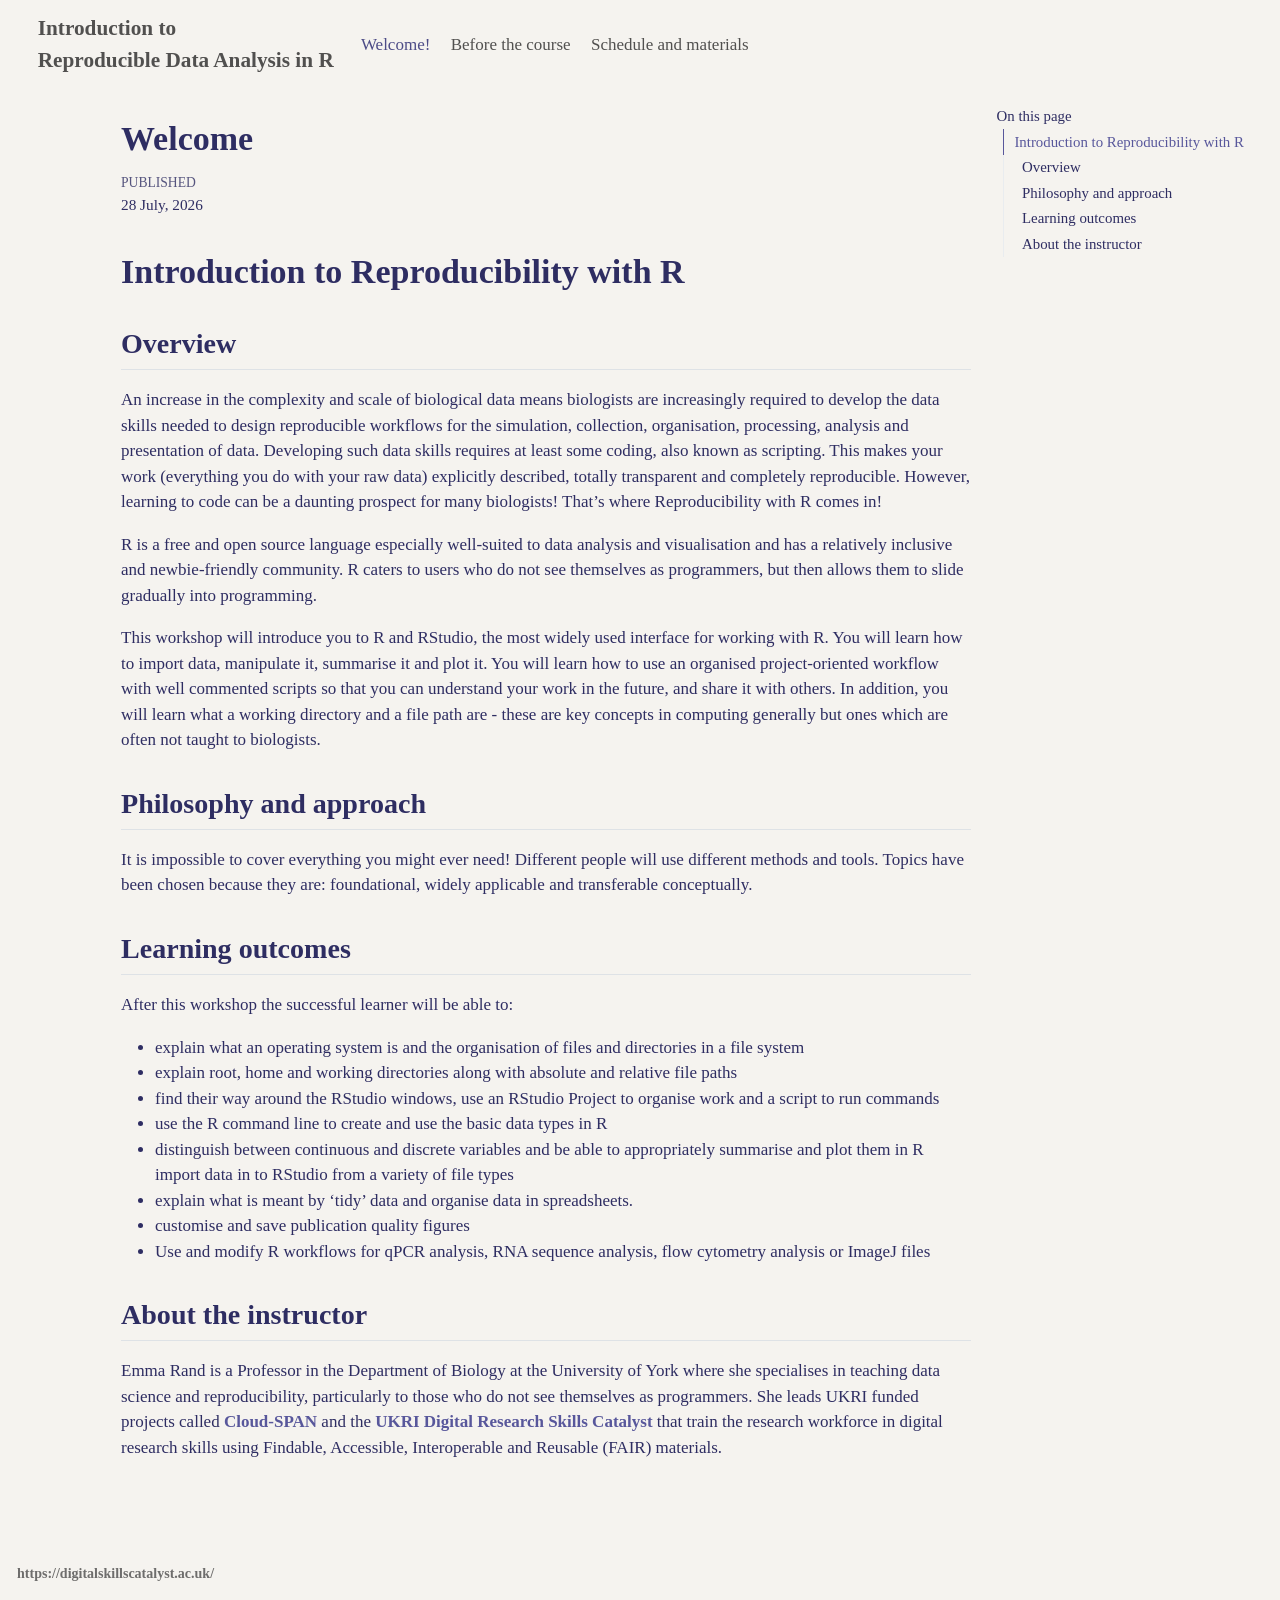
==== commit 69771d83: "Deploying to gh-pages from @ UKRI-Digital-Research-Skills-Catalyst/intro-to-data-analysis-r@4f941e85" ====
--- a/index.html
+++ b/index.html
@@ -2,7 +2,7 @@
 <html xmlns="http://www.w3.org/1999/xhtml" lang="en" xml:lang="en"><head>
 
 <meta charset="utf-8">
-<meta name="generator" content="quarto-1.9.38">
+<meta name="generator" content="quarto-1.10.18">
 
 <meta name="viewport" content="width=device-width, initial-scale=1.0, user-scalable=yes">
 
@@ -13,10 +13,13 @@
 /* Default styles provided by pandoc.
 ** See https://pandoc.org/MANUAL.html#variables-for-html for config info.
 */
-code{white-space: pre-wrap;}
 span.smallcaps{font-variant: small-caps;}
-div.columns{display: flex; gap: min(4vw, 1.5em);}
-div.column{flex: auto; overflow-x: auto;}
+div.columns{display: flex; gap: 1.5em;}
+div.column{flex: auto;}
+@media screen {
+div.columns{gap: min(4vw, 1.5em);}
+div.column{overflow-x: auto;}
+}
 div.hanging-indent{margin-left: 1.5em; text-indent: -1.5em;}
 ul.task-list{list-style: none;}
 ul.task-list li input[type="checkbox"] {
@@ -41,14 +44,14 @@
 <script src="site_libs/quarto-html/tippy.umd.min.js"></script>
 <script src="site_libs/quarto-html/anchor.min.js"></script>
 <link href="site_libs/quarto-html/tippy.css" rel="stylesheet">
-<link href="site_libs/quarto-html/quarto-syntax-highlighting-15634bcf2e68342d4ad2dfa704d543f6.css" rel="stylesheet" class="quarto-color-scheme" id="quarto-text-highlighting-styles">
-<link href="site_libs/quarto-html/quarto-syntax-highlighting-dark-0a6b7249c26820e032cb0bd839ff02b1.css" rel="stylesheet" class="quarto-color-scheme quarto-color-alternate" id="quarto-text-highlighting-styles">
-<link href="site_libs/quarto-html/quarto-syntax-highlighting-15634bcf2e68342d4ad2dfa704d543f6.css" rel="stylesheet" class="quarto-color-scheme-extra" id="quarto-text-highlighting-styles">
+<link href="site_libs/quarto-html/quarto-syntax-highlighting-64a204ab8560d761af7679ceaba22944.css" rel="stylesheet" class="quarto-color-scheme" id="quarto-text-highlighting-styles">
+<link href="site_libs/quarto-html/quarto-syntax-highlighting-dark-b85bc7c33db8c58e0ec93c3465666fed.css" rel="stylesheet" class="quarto-color-scheme quarto-color-alternate" id="quarto-text-highlighting-styles">
+<link href="site_libs/quarto-html/quarto-syntax-highlighting-64a204ab8560d761af7679ceaba22944.css" rel="stylesheet" class="quarto-color-scheme-extra" id="quarto-text-highlighting-styles">
 <script src="site_libs/bootstrap/bootstrap.min.js"></script>
 <link href="site_libs/bootstrap/bootstrap-icons.css" rel="stylesheet">
-<link href="site_libs/bootstrap/bootstrap-9605bf2d142fdcc5bfe09bd12f0d3e05.min.css" rel="stylesheet" append-hash="true" class="quarto-color-scheme" id="quarto-bootstrap" data-mode="light">
-<link href="site_libs/bootstrap/bootstrap-dark-9605bf2d142fdcc5bfe09bd12f0d3e05.min.css" rel="stylesheet" append-hash="true" class="quarto-color-scheme quarto-color-alternate" id="quarto-bootstrap" data-mode="light">
-<link href="site_libs/bootstrap/bootstrap-9605bf2d142fdcc5bfe09bd12f0d3e05.min.css" rel="stylesheet" append-hash="true" class="quarto-color-scheme-extra" id="quarto-bootstrap" data-mode="light">
+<link href="site_libs/bootstrap/bootstrap-73ebe92b207982421d7acfb1982fff22.min.css" rel="stylesheet" append-hash="true" class="quarto-color-scheme" id="quarto-bootstrap" data-mode="light">
+<link href="site_libs/bootstrap/bootstrap-dark-73ebe92b207982421d7acfb1982fff22.min.css" rel="stylesheet" append-hash="true" class="quarto-color-scheme quarto-color-alternate" id="quarto-bootstrap" data-mode="light">
+<link href="site_libs/bootstrap/bootstrap-73ebe92b207982421d7acfb1982fff22.min.css" rel="stylesheet" append-hash="true" class="quarto-color-scheme-extra" id="quarto-bootstrap" data-mode="light">
 <script id="quarto-search-options" type="application/json">{
   "location": "navbar",
   "copy-button": false,
@@ -156,7 +159,7 @@
     <div>
     <div class="quarto-title-meta-heading">Published</div>
     <div class="quarto-title-meta-contents">
-      <p class="date">24 July, 2026</p>
+      <p class="date">28 July, 2026</p>
     </div>
   </div>
   
--- a/site_libs/quarto-html/quarto-syntax-highlighting-64a204ab8560d761af7679ceaba22944.css
+++ b/site_libs/quarto-html/quarto-syntax-highlighting-64a204ab8560d761af7679ceaba22944.css
@@ -0,0 +1,236 @@
+/* quarto syntax highlight colors */
+:root {
+  --quarto-hl-ot-color: #003B4F;
+  --quarto-hl-at-color: #657422;
+  --quarto-hl-ss-color: #20794D;
+  --quarto-hl-an-color: #5E5E5E;
+  --quarto-hl-fu-color: #4758AB;
+  --quarto-hl-st-color: #20794D;
+  --quarto-hl-cf-color: #003B4F;
+  --quarto-hl-op-color: #5E5E5E;
+  --quarto-hl-er-color: #AD0000;
+  --quarto-hl-bn-color: #AD0000;
+  --quarto-hl-al-color: #AD0000;
+  --quarto-hl-va-color: #111111;
+  --quarto-hl-bu-color: inherit;
+  --quarto-hl-ex-color: inherit;
+  --quarto-hl-pp-color: #AD0000;
+  --quarto-hl-in-color: #5E5E5E;
+  --quarto-hl-vs-color: #20794D;
+  --quarto-hl-wa-color: #5E5E5E;
+  --quarto-hl-do-color: #5E5E5E;
+  --quarto-hl-im-color: #00769E;
+  --quarto-hl-ch-color: #20794D;
+  --quarto-hl-dt-color: #AD0000;
+  --quarto-hl-fl-color: #AD0000;
+  --quarto-hl-co-color: #5E5E5E;
+  --quarto-hl-cv-color: #5E5E5E;
+  --quarto-hl-cn-color: #8f5902;
+  --quarto-hl-sc-color: #5E5E5E;
+  --quarto-hl-dv-color: #AD0000;
+  --quarto-hl-kw-color: #003B4F;
+}
+
+/* other quarto variables */
+:root {
+  --quarto-font-monospace: SFMono-Regular, Menlo, Monaco, Consolas, "Liberation Mono", "Courier New", monospace;
+}
+
+/* syntax highlight based on Pandoc's rules */
+pre > code.sourceCode > span {
+  color: #003B4F;
+}
+
+code.sourceCode > span {
+  color: #003B4F;
+}
+
+div.sourceCode,
+div.sourceCode pre.sourceCode {
+  color: #003B4F;
+}
+
+/* Normal */
+code span {
+  color: #003B4F;
+}
+
+/* Alert */
+code span.al {
+  color: #AD0000;
+  font-style: inherit;
+}
+
+/* Annotation */
+code span.an {
+  color: #5E5E5E;
+  font-style: inherit;
+}
+
+/* Attribute */
+code span.at {
+  color: #657422;
+  font-style: inherit;
+}
+
+/* BaseN */
+code span.bn {
+  color: #AD0000;
+  font-style: inherit;
+}
+
+/* BuiltIn */
+code span.bu {
+  font-style: inherit;
+}
+
+/* ControlFlow */
+code span.cf {
+  color: #003B4F;
+  font-weight: bold;
+  font-style: inherit;
+}
+
+/* Char */
+code span.ch {
+  color: #20794D;
+  font-style: inherit;
+}
+
+/* Constant */
+code span.cn {
+  color: #8f5902;
+  font-style: inherit;
+}
+
+/* Comment */
+code span.co {
+  color: #5E5E5E;
+  font-style: inherit;
+}
+
+/* CommentVar */
+code span.cv {
+  color: #5E5E5E;
+  font-style: italic;
+}
+
+/* Documentation */
+code span.do {
+  color: #5E5E5E;
+  font-style: italic;
+}
+
+/* DataType */
+code span.dt {
+  color: #AD0000;
+  font-style: inherit;
+}
+
+/* DecVal */
+code span.dv {
+  color: #AD0000;
+  font-style: inherit;
+}
+
+/* Error */
+code span.er {
+  color: #AD0000;
+  font-style: inherit;
+}
+
+/* Extension */
+code span.ex {
+  font-style: inherit;
+}
+
+/* Float */
+code span.fl {
+  color: #AD0000;
+  font-style: inherit;
+}
+
+/* Function */
+code span.fu {
+  color: #4758AB;
+  font-style: inherit;
+}
+
+/* Import */
+code span.im {
+  color: #00769E;
+  font-style: inherit;
+}
+
+/* Information */
+code span.in {
+  color: #5E5E5E;
+  font-style: inherit;
+}
+
+/* Keyword */
+code span.kw {
+  color: #003B4F;
+  font-weight: bold;
+  font-style: inherit;
+}
+
+/* Operator */
+code span.op {
+  color: #5E5E5E;
+  font-style: inherit;
+}
+
+/* Other */
+code span.ot {
+  color: #003B4F;
+  font-style: inherit;
+}
+
+/* Preprocessor */
+code span.pp {
+  color: #AD0000;
+  font-style: inherit;
+}
+
+/* SpecialChar */
+code span.sc {
+  color: #5E5E5E;
+  font-style: inherit;
+}
+
+/* SpecialString */
+code span.ss {
+  color: #20794D;
+  font-style: inherit;
+}
+
+/* String */
+code span.st {
+  color: #20794D;
+  font-style: inherit;
+}
+
+/* Variable */
+code span.va {
+  color: #111111;
+  font-style: inherit;
+}
+
+/* VerbatimString */
+code span.vs {
+  color: #20794D;
+  font-style: inherit;
+}
+
+/* Warning */
+code span.wa {
+  color: #5E5E5E;
+  font-style: italic;
+}
+
+.prevent-inlining {
+  content: "</";
+}
+
+/*# sourceMappingURL=9d8d5bb603a83b8298b89080a598c93b.css.map */
--- a/site_libs/quarto-html/quarto-syntax-highlighting-dark-b85bc7c33db8c58e0ec93c3465666fed.css
+++ b/site_libs/quarto-html/quarto-syntax-highlighting-dark-b85bc7c33db8c58e0ec93c3465666fed.css
@@ -0,0 +1,219 @@
+/* quarto syntax highlight colors */
+:root {
+  --quarto-hl-al-color: #f07178;
+  --quarto-hl-an-color: #d4d0ab;
+  --quarto-hl-at-color: #00e0e0;
+  --quarto-hl-bn-color: #d4d0ab;
+  --quarto-hl-bu-color: #abe338;
+  --quarto-hl-ch-color: #abe338;
+  --quarto-hl-co-color: #f8f8f2;
+  --quarto-hl-cv-color: #ffd700;
+  --quarto-hl-cn-color: #ffd700;
+  --quarto-hl-cf-color: #ffa07a;
+  --quarto-hl-dt-color: #ffa07a;
+  --quarto-hl-dv-color: #d4d0ab;
+  --quarto-hl-do-color: #f8f8f2;
+  --quarto-hl-er-color: #f07178;
+  --quarto-hl-ex-color: #00e0e0;
+  --quarto-hl-fl-color: #d4d0ab;
+  --quarto-hl-fu-color: #ffa07a;
+  --quarto-hl-im-color: #abe338;
+  --quarto-hl-in-color: #d4d0ab;
+  --quarto-hl-kw-color: #ffa07a;
+  --quarto-hl-op-color: #ffa07a;
+  --quarto-hl-ot-color: #00e0e0;
+  --quarto-hl-pp-color: #dcc6e0;
+  --quarto-hl-re-color: #00e0e0;
+  --quarto-hl-sc-color: #abe338;
+  --quarto-hl-ss-color: #abe338;
+  --quarto-hl-st-color: #abe338;
+  --quarto-hl-va-color: #00e0e0;
+  --quarto-hl-vs-color: #abe338;
+  --quarto-hl-wa-color: #dcc6e0;
+}
+
+/* other quarto variables */
+:root {
+  --quarto-font-monospace: SFMono-Regular, Menlo, Monaco, Consolas, "Liberation Mono", "Courier New", monospace;
+}
+
+/* syntax highlight based on Pandoc's rules */
+pre > code.sourceCode > span {
+  color: #f8f8f2;
+}
+
+code.sourceCode > span {
+  color: #f8f8f2;
+}
+
+div.sourceCode,
+div.sourceCode pre.sourceCode {
+  color: #f8f8f2;
+}
+
+/* Normal */
+code span {
+  color: #f8f8f2;
+}
+
+/* Alert */
+code span.al {
+  color: #f07178;
+}
+
+/* Annotation */
+code span.an {
+  color: #d4d0ab;
+}
+
+/* Attribute */
+code span.at {
+  color: #00e0e0;
+}
+
+/* BaseN */
+code span.bn {
+  color: #d4d0ab;
+}
+
+/* BuiltIn */
+code span.bu {
+  color: #abe338;
+}
+
+/* ControlFlow */
+code span.cf {
+  font-weight: bold;
+  color: #ffa07a;
+}
+
+/* Char */
+code span.ch {
+  color: #abe338;
+}
+
+/* Constant */
+code span.cn {
+  color: #ffd700;
+}
+
+/* Comment */
+code span.co {
+  font-style: italic;
+  color: #f8f8f2;
+}
+
+/* CommentVar */
+code span.cv {
+  color: #ffd700;
+}
+
+/* Documentation */
+code span.do {
+  color: #f8f8f2;
+}
+
+/* DataType */
+code span.dt {
+  color: #ffa07a;
+}
+
+/* DecVal */
+code span.dv {
+  color: #d4d0ab;
+}
+
+/* Error */
+code span.er {
+  color: #f07178;
+  text-decoration: underline;
+}
+
+/* Extension */
+code span.ex {
+  font-weight: bold;
+  color: #00e0e0;
+}
+
+/* Float */
+code span.fl {
+  color: #d4d0ab;
+}
+
+/* Function */
+code span.fu {
+  color: #ffa07a;
+}
+
+/* Import */
+code span.im {
+  color: #abe338;
+}
+
+/* Information */
+code span.in {
+  color: #d4d0ab;
+}
+
+/* Keyword */
+code span.kw {
+  font-weight: bold;
+  color: #ffa07a;
+}
+
+/* Operator */
+code span.op {
+  color: #ffa07a;
+}
+
+/* Other */
+code span.ot {
+  color: #00e0e0;
+}
+
+/* Preprocessor */
+code span.pp {
+  color: #dcc6e0;
+}
+
+/* RegionMarker */
+code span.re {
+  background-color: #f8f8f2;
+  color: #00e0e0;
+}
+
+/* SpecialChar */
+code span.sc {
+  color: #abe338;
+}
+
+/* SpecialString */
+code span.ss {
+  color: #abe338;
+}
+
+/* String */
+code span.st {
+  color: #abe338;
+}
+
+/* Variable */
+code span.va {
+  color: #00e0e0;
+}
+
+/* VerbatimString */
+code span.vs {
+  color: #abe338;
+}
+
+/* Warning */
+code span.wa {
+  color: #dcc6e0;
+}
+
+.prevent-inlining {
+  content: "</";
+}
+
+/*# sourceMappingURL=4ed8f1090dec6531da29ab00902aa718.css.map */
--- a/site_libs/quarto-html/quarto-syntax-highlighting-64a204ab8560d761af7679ceaba22944.css
+++ b/site_libs/quarto-html/quarto-syntax-highlighting-64a204ab8560d761af7679ceaba22944.css
@@ -0,0 +1,236 @@
+/* quarto syntax highlight colors */
+:root {
+  --quarto-hl-ot-color: #003B4F;
+  --quarto-hl-at-color: #657422;
+  --quarto-hl-ss-color: #20794D;
+  --quarto-hl-an-color: #5E5E5E;
+  --quarto-hl-fu-color: #4758AB;
+  --quarto-hl-st-color: #20794D;
+  --quarto-hl-cf-color: #003B4F;
+  --quarto-hl-op-color: #5E5E5E;
+  --quarto-hl-er-color: #AD0000;
+  --quarto-hl-bn-color: #AD0000;
+  --quarto-hl-al-color: #AD0000;
+  --quarto-hl-va-color: #111111;
+  --quarto-hl-bu-color: inherit;
+  --quarto-hl-ex-color: inherit;
+  --quarto-hl-pp-color: #AD0000;
+  --quarto-hl-in-color: #5E5E5E;
+  --quarto-hl-vs-color: #20794D;
+  --quarto-hl-wa-color: #5E5E5E;
+  --quarto-hl-do-color: #5E5E5E;
+  --quarto-hl-im-color: #00769E;
+  --quarto-hl-ch-color: #20794D;
+  --quarto-hl-dt-color: #AD0000;
+  --quarto-hl-fl-color: #AD0000;
+  --quarto-hl-co-color: #5E5E5E;
+  --quarto-hl-cv-color: #5E5E5E;
+  --quarto-hl-cn-color: #8f5902;
+  --quarto-hl-sc-color: #5E5E5E;
+  --quarto-hl-dv-color: #AD0000;
+  --quarto-hl-kw-color: #003B4F;
+}
+
+/* other quarto variables */
+:root {
+  --quarto-font-monospace: SFMono-Regular, Menlo, Monaco, Consolas, "Liberation Mono", "Courier New", monospace;
+}
+
+/* syntax highlight based on Pandoc's rules */
+pre > code.sourceCode > span {
+  color: #003B4F;
+}
+
+code.sourceCode > span {
+  color: #003B4F;
+}
+
+div.sourceCode,
+div.sourceCode pre.sourceCode {
+  color: #003B4F;
+}
+
+/* Normal */
+code span {
+  color: #003B4F;
+}
+
+/* Alert */
+code span.al {
+  color: #AD0000;
+  font-style: inherit;
+}
+
+/* Annotation */
+code span.an {
+  color: #5E5E5E;
+  font-style: inherit;
+}
+
+/* Attribute */
+code span.at {
+  color: #657422;
+  font-style: inherit;
+}
+
+/* BaseN */
+code span.bn {
+  color: #AD0000;
+  font-style: inherit;
+}
+
+/* BuiltIn */
+code span.bu {
+  font-style: inherit;
+}
+
+/* ControlFlow */
+code span.cf {
+  color: #003B4F;
+  font-weight: bold;
+  font-style: inherit;
+}
+
+/* Char */
+code span.ch {
+  color: #20794D;
+  font-style: inherit;
+}
+
+/* Constant */
+code span.cn {
+  color: #8f5902;
+  font-style: inherit;
+}
+
+/* Comment */
+code span.co {
+  color: #5E5E5E;
+  font-style: inherit;
+}
+
+/* CommentVar */
+code span.cv {
+  color: #5E5E5E;
+  font-style: italic;
+}
+
+/* Documentation */
+code span.do {
+  color: #5E5E5E;
+  font-style: italic;
+}
+
+/* DataType */
+code span.dt {
+  color: #AD0000;
+  font-style: inherit;
+}
+
+/* DecVal */
+code span.dv {
+  color: #AD0000;
+  font-style: inherit;
+}
+
+/* Error */
+code span.er {
+  color: #AD0000;
+  font-style: inherit;
+}
+
+/* Extension */
+code span.ex {
+  font-style: inherit;
+}
+
+/* Float */
+code span.fl {
+  color: #AD0000;
+  font-style: inherit;
+}
+
+/* Function */
+code span.fu {
+  color: #4758AB;
+  font-style: inherit;
+}
+
+/* Import */
+code span.im {
+  color: #00769E;
+  font-style: inherit;
+}
+
+/* Information */
+code span.in {
+  color: #5E5E5E;
+  font-style: inherit;
+}
+
+/* Keyword */
+code span.kw {
+  color: #003B4F;
+  font-weight: bold;
+  font-style: inherit;
+}
+
+/* Operator */
+code span.op {
+  color: #5E5E5E;
+  font-style: inherit;
+}
+
+/* Other */
+code span.ot {
+  color: #003B4F;
+  font-style: inherit;
+}
+
+/* Preprocessor */
+code span.pp {
+  color: #AD0000;
+  font-style: inherit;
+}
+
+/* SpecialChar */
+code span.sc {
+  color: #5E5E5E;
+  font-style: inherit;
+}
+
+/* SpecialString */
+code span.ss {
+  color: #20794D;
+  font-style: inherit;
+}
+
+/* String */
+code span.st {
+  color: #20794D;
+  font-style: inherit;
+}
+
+/* Variable */
+code span.va {
+  color: #111111;
+  font-style: inherit;
+}
+
+/* VerbatimString */
+code span.vs {
+  color: #20794D;
+  font-style: inherit;
+}
+
+/* Warning */
+code span.wa {
+  color: #5E5E5E;
+  font-style: italic;
+}
+
+.prevent-inlining {
+  content: "</";
+}
+
+/*# sourceMappingURL=9d8d5bb603a83b8298b89080a598c93b.css.map */
